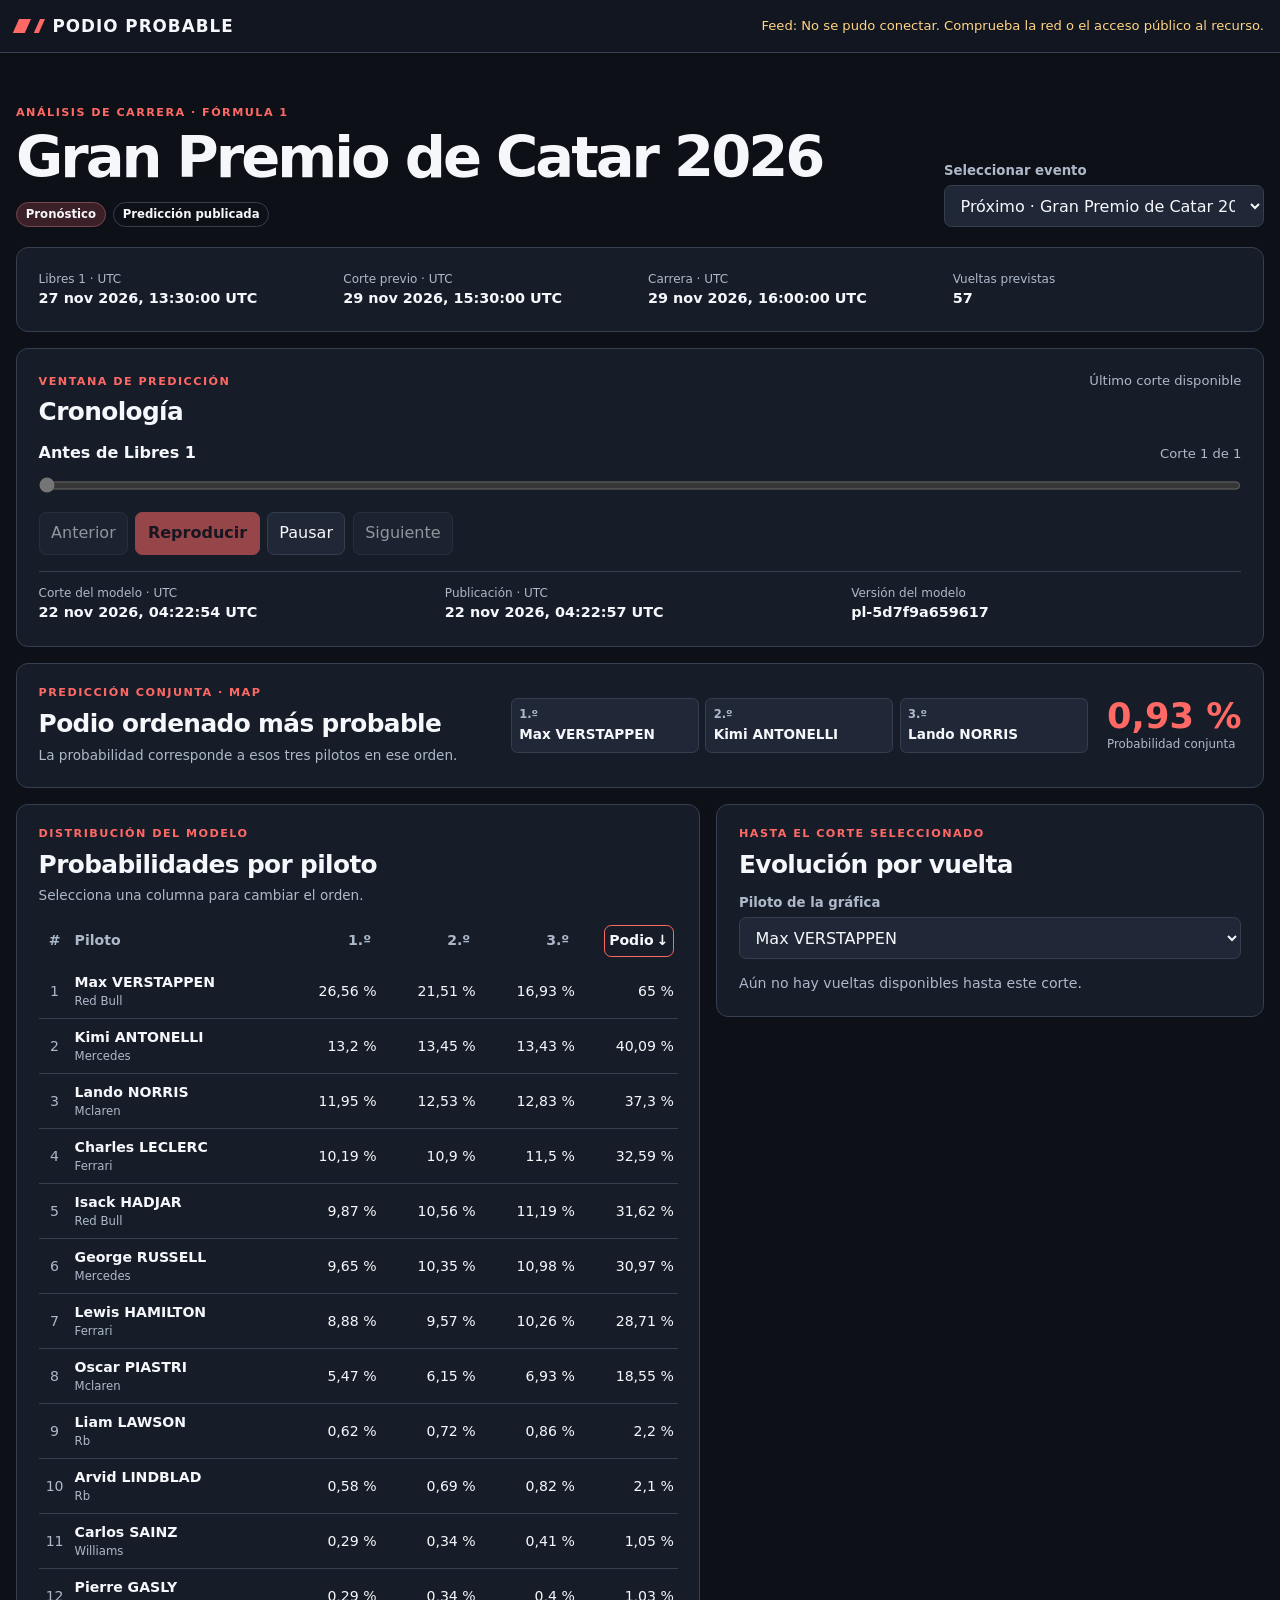
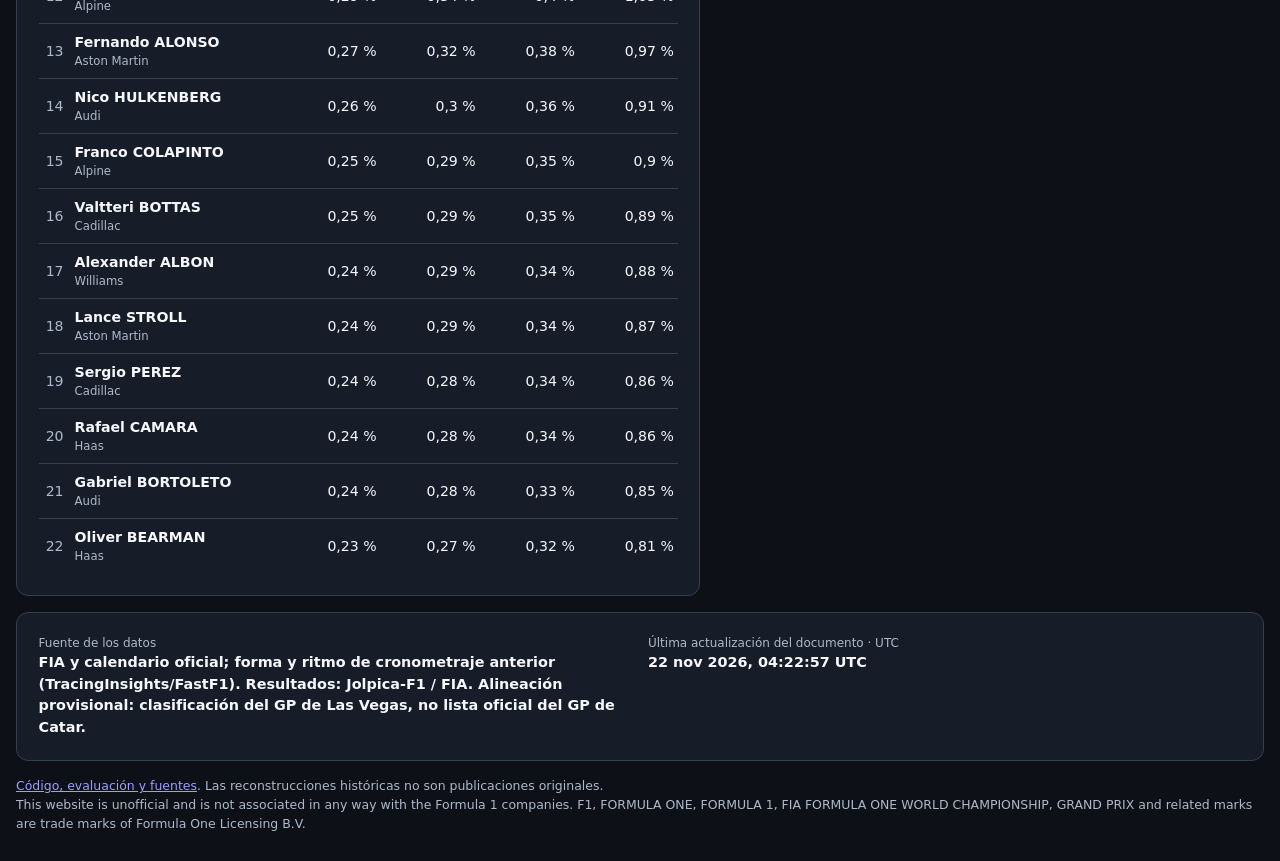
==== site/index.html @ e02947a4 "feat: train and publish the forecast panel - Publish blind metrics, real lap updates and a complete " ====
<!doctype html>
<html lang="es">
<head>
  <meta charset="utf-8">
  <meta name="viewport" content="width=device-width, initial-scale=1">
  <meta name="color-scheme" content="dark">
  <title>Podio probable · Pronósticos de automovilismo</title>
  <link rel="stylesheet" href="styles.css">
  <script src="app.js" defer></script>
</head>
<body>
  <header class="masthead">
    <div class="shell masthead-inner">
      <div class="wordmark"><span class="wordmark-mark" aria-hidden="true"></span>Podio probable</div>
      <p id="live-status" class="status" role="status" data-testid="live-status">Cargando el estado de la publicación…</p>
    </div>
  </header>
  <main class="shell">
    <section class="hero" aria-labelledby="event-name">
      <div>
        <p class="eyebrow">Análisis de carrera · Fórmula 1</p>
        <h1 id="event-name" data-testid="event-name">Probabilidades de podio</h1>
        <div class="badges" id="badges" hidden>
          <span id="mode" class="badge badge-mode" data-testid="mode"></span>
          <span id="origin" class="badge" data-testid="origin"></span>
          <span id="freshness" class="badge badge-warning" data-testid="freshness" hidden>Datos anteriores</span>
        </div>
      </div>
      <div class="event-control">
        <label for="event-select">Seleccionar evento</label>
        <select id="event-select" data-testid="event-select" disabled>
          <option>Cargando eventos…</option>
        </select>
      </div>
    </section>

    <dl id="schedule" class="schedule panel" hidden>
      <div><dt>Libres 1 · UTC</dt><dd id="fp1-utc"></dd></div>
      <div><dt>Corte previo · UTC</dt><dd id="pre-race-utc"></dd></div>
      <div><dt>Carrera · UTC</dt><dd id="race-utc"></dd></div>
      <div><dt>Vueltas previstas</dt><dd id="scheduled-laps"></dd></div>
    </dl>

    <div id="notice" class="notice" role="status" data-testid="notice">
      <p id="notice-text">Cargando el catálogo…</p>
      <button id="retry" type="button" hidden>Reintentar</button>
    </div>

    <section id="timeline-panel" class="panel timeline-panel" aria-labelledby="timeline-title" hidden>
      <div class="section-heading">
        <div>
          <p class="eyebrow">Ventana de predicción</p>
          <h2 id="timeline-title">Cronología</h2>
        </div>
        <p id="playback-status" class="muted" data-testid="playback-status"></p>
      </div>
      <div class="timeline-readout">
        <label for="timeline" id="checkpoint" data-testid="checkpoint"></label>
        <span id="checkpoint-count" class="muted" data-testid="checkpoint-count"></span>
      </div>
      <input id="timeline" data-testid="timeline" type="range" min="0" max="0" value="0" step="1">
      <div class="transport">
        <button id="previous" data-testid="previous" type="button">Anterior</button>
        <button id="play" data-testid="play" class="primary" type="button">Reproducir</button>
        <button id="pause" data-testid="pause" type="button">Pausar</button>
        <button id="next" data-testid="next" type="button">Siguiente</button>
        <button id="follow" data-testid="follow" type="button" aria-pressed="false" hidden>Seguir actualizaciones</button>
      </div>
      <dl class="metadata">
        <div><dt>Corte del modelo · UTC</dt><dd id="cutoff" data-testid="cutoff"></dd></div>
        <div><dt>Publicación · UTC</dt><dd id="published" data-testid="published"></dd></div>
        <div><dt>Versión del modelo</dt><dd id="version" data-testid="version"></dd></div>
      </dl>
    </section>

    <section id="podium-panel" class="panel podium-panel" aria-labelledby="podium-title" hidden>
      <div>
        <p class="eyebrow">Predicción conjunta · MAP</p>
        <h2 id="podium-title">Podio ordenado más probable</h2>
        <p class="muted">La probabilidad corresponde a esos tres pilotos en ese orden.</p>
      </div>
      <ol id="podium" class="podium" data-testid="podium"></ol>
      <div class="joint"><strong id="joint-probability" data-testid="joint-probability"></strong><span>Probabilidad conjunta</span></div>
    </section>

    <div id="analysis-panel" class="analysis" hidden>
      <section class="panel ranking-panel" aria-labelledby="ranking-title">
        <p class="eyebrow">Distribución del modelo</p>
        <h2 id="ranking-title">Probabilidades por piloto</h2>
        <p class="muted">Selecciona una columna para cambiar el orden.</p>
        <table id="ranking" data-testid="ranking" aria-label="Clasificación por probabilidades">
          <thead>
            <tr>
              <th scope="col"><span aria-label="Puesto del ranking">#</span></th>
              <th scope="col">Piloto</th>
              <th scope="col" aria-sort="none"><button type="button" data-metric="first" aria-label="Ordenar por probabilidad de terminar primero">1.º</button></th>
              <th scope="col" aria-sort="none"><button type="button" data-metric="second" aria-label="Ordenar por probabilidad de terminar segundo">2.º</button></th>
              <th scope="col" aria-sort="none"><button type="button" data-metric="third" aria-label="Ordenar por probabilidad de terminar tercero">3.º</button></th>
              <th scope="col" aria-sort="descending"><button type="button" data-metric="podium" aria-label="Ordenar por probabilidad de podio">Podio</button></th>
            </tr>
          </thead>
          <tbody id="ranking-body"></tbody>
        </table>
      </section>
      <section class="panel chart-panel" aria-labelledby="chart-title">
        <p class="eyebrow">Hasta el corte seleccionado</p>
        <h2 id="chart-title">Evolución por vuelta</h2>
        <div class="driver-control">
          <label for="driver-select">Piloto de la gráfica</label>
          <select id="driver-select" data-testid="driver-select"></select>
        </div>
        <p id="chart-empty" class="chart-empty muted" data-testid="chart-empty"></p>
        <svg id="chart" data-testid="chart" viewBox="0 0 480 240" role="img" aria-labelledby="chart-svg-title chart-svg-desc" hidden></svg>
        <ul id="chart-legend" class="chart-legend" aria-label="Probabilidades en la última vuelta mostrada" hidden></ul>
      </section>
    </div>

    <dl id="publication" class="publication panel" hidden>
      <div><dt>Fuente de los datos</dt><dd id="source" data-testid="source"></dd></div>
      <div><dt>Última actualización del documento · UTC</dt><dd id="updated" data-testid="updated"></dd></div>
    </dl>
    <footer>
      <a href="https://github.com/Hibra999/F1-AwesomeMachinePredictor">Código, evaluación y fuentes</a>.
      Las reconstrucciones históricas no son publicaciones originales.
      <br>This website is unofficial and is not associated in any way with the Formula 1 companies.
      F1, FORMULA ONE, FORMULA 1, FIA FORMULA ONE WORLD CHAMPIONSHIP, GRAND PRIX and related marks are trade marks of Formula One Licensing B.V.
    </footer>
  </main>
</body>
</html>
---- site/styles.css ----
:root {
  color-scheme: dark;
  --bg: #0d1017;
  --surface: #171d28;
  --surface-alt: #202838;
  --text: #f5f7fb;
  --muted: #adb9ca;
  --line: #353f50;
  --red: #ff6965;
  --yellow: #ffd484;
  --green: #8be0af;
  --first: #83c7ff;
  --second: #f2a6e9;
  --third: #ffd484;
  --podium: #84e5bd;
  font-family: system-ui, -apple-system, sans-serif;
  font-synthesis: none;
  font-variant-numeric: tabular-nums;
  background: var(--bg);
  color: var(--text);
}

*, *::before, *::after { box-sizing: border-box; }
[hidden] { display: none !important; }
body { margin: 0; line-height: 1.5; }
button, input, select { font: inherit; }
button, select {
  min-height: 2.65rem;
  border: 1px solid var(--line);
  border-radius: .45rem;
  padding: .35rem .72rem;
  color: var(--text);
  background: var(--surface-alt);
}
button { cursor: pointer; }
button:not(:disabled):hover { border-color: var(--muted); }
button:disabled, select:disabled { opacity: .55; cursor: default; }
button:focus-visible, select:focus-visible, input:focus-visible {
  outline: 2px solid var(--text);
  outline-offset: 2px;
}
select { width: 100%; min-width: 0; }
h1, h2, p, dl, dd { margin: 0; }
h1, h2, dd { overflow-wrap: anywhere; }
h1 { font-size: clamp(2rem, 4.5vw, 4rem); line-height: 1.04; letter-spacing: -.052em; }
h2 { font-size: clamp(1.16rem, 2.4vw, 1.55rem); letter-spacing: -.025em; line-height: 1.2; }
.shell { width: min(100% - 2rem, 80rem); margin-inline: auto; }
.masthead { border-bottom: 1px solid var(--line); background: #111620; }
.masthead-inner { display: flex; justify-content: space-between; align-items: center; flex-wrap: wrap; gap: .7rem 1.4rem; padding-block: .85rem; }
.wordmark { display: flex; align-items: center; gap: .38rem; font-weight: 900; font-size: 1.05rem; letter-spacing: .06em; text-transform: uppercase; }
.wordmark span:not(.wordmark-mark) { color: var(--red); }
.wordmark-mark { width: 1.6rem; height: .85rem; margin-right: .3rem; transform: skewX(-24deg); border-right: .35rem solid var(--red); border-left: .75rem solid var(--red); }
.status, .muted, dt, footer { color: var(--muted); }
.status { font-size: .82rem; overflow-wrap: anywhere; }
.status[data-state="ok"] { color: var(--green); }
.status[data-state="warning"] { color: var(--yellow); }
.hero { display: grid; grid-template-columns: minmax(0, 1fr) minmax(12rem, 20rem); align-items: end; gap: 1rem 2rem; padding-block: clamp(1.7rem, 4vw, 3.2rem) 1.25rem; }
.eyebrow { margin-bottom: .42rem; color: var(--red); font-size: .7rem; font-weight: 800; letter-spacing: .13em; text-transform: uppercase; }
.event-control label, .driver-control label { display: block; margin-bottom: .25rem; font-size: .83rem; color: var(--muted); font-weight: 650; }
.badges { display: flex; flex-wrap: wrap; gap: .45rem; margin-top: .85rem; }
.badge { border: 1px solid var(--line); border-radius: 2rem; padding: .2rem .55rem; font-size: .73rem; font-weight: 700; }
.badge-mode { background: #3b2028; border-color: #78464f; }
.badge-warning { color: var(--yellow); border-color: #84643e; }
.panel, .notice { border: 1px solid var(--line); border-radius: .75rem; background: var(--surface); padding: clamp(.84rem, 2.3vw, 1.35rem); margin-bottom: 1rem; min-width: 0; }
.schedule, .metadata, .publication { display: grid; gap: .8rem 1rem; grid-template-columns: repeat(4, minmax(0, 1fr)); }
.metadata { grid-template-columns: repeat(3, minmax(0, 1fr)); border-top: 1px solid var(--line); margin-top: 1rem; padding-top: .8rem; }
.publication { grid-template-columns: repeat(2, minmax(0, 1fr)); }
dt { font-size: .75rem; }
dd { font-size: .9rem; font-weight: 650; }
.notice { display: flex; align-items: center; justify-content: space-between; gap: .7rem; flex-wrap: wrap; color: var(--muted); }
.notice[data-state="warning"] { color: var(--yellow); border-color: #84643e; }
.section-heading, .timeline-readout { display: flex; flex-wrap: wrap; justify-content: space-between; gap: .4rem 1rem; align-items: baseline; }
.section-heading .muted, .timeline-readout .muted { font-size: .82rem; }
.timeline-readout { margin-top: .85rem; }
.timeline-readout label { font-weight: 750; }
#timeline { display: block; width: 100%; height: 2.35rem; margin: .12rem 0 .5rem; accent-color: var(--red); }
.transport { display: flex; flex-wrap: wrap; gap: .45rem; }
.primary { color: #17121a; background: var(--red); border-color: var(--red); font-weight: 750; }
#follow[aria-pressed="true"] { color: var(--green); border-color: var(--green); }
.podium-panel { display: grid; grid-template-columns: minmax(0, 1.1fr) minmax(0, 1.4fr) minmax(7rem, auto); align-items: center; gap: .9rem 1.2rem; }
.podium-panel .muted, .ranking-panel > .muted { font-size: .85rem; margin-top: .38rem; }
.podium { display: grid; grid-template-columns: repeat(3, minmax(0, 1fr)); gap: .4rem; padding: 0; margin: 0; list-style: none; }
.podium li { min-width: 0; padding: .48rem .45rem; border: 1px solid var(--line); border-radius: .4rem; background: var(--surface-alt); overflow-wrap: anywhere; }
.podium li span { display: block; font-size: .72rem; font-weight: 750; color: var(--muted); }
.podium li strong { display: block; font-size: .85rem; }
.joint strong, .joint span { display: block; }
.joint strong { color: var(--red); font-size: clamp(1.6rem, 3vw, 2.2rem); line-height: 1.1; }
.joint span { color: var(--muted); font-size: .74rem; }
.analysis { display: grid; grid-template-columns: minmax(0, 1.25fr) minmax(0, 1fr); gap: 1rem; align-items: start; }
table { width: 100%; table-layout: fixed; border-collapse: collapse; margin-top: .7rem; font-size: .88rem; }
th, td { padding: .48rem .25rem; border-bottom: 1px solid var(--line); text-align: right; }
th:nth-child(1), td:nth-child(1) { width: 2rem; color: var(--muted); text-align: center; }
th:nth-child(2), th[scope="row"] { width: 33%; text-align: left; }
th[scope="row"] { overflow-wrap: anywhere; }
tr:last-child > * { border-bottom: 0; }
thead { color: var(--muted); }
thead button { display: inline-block; min-height: 2rem; padding: .16rem .28rem; border-color: transparent; color: inherit; background: transparent; font-weight: 700; max-width: 100%; }
th[aria-sort="descending"] button { border-color: var(--red); color: var(--text); }
th[aria-sort="descending"] button::after { content: "\2193"; margin-left: .18rem; }
.driver-team { display: block; color: var(--muted); font-size: .73rem; font-weight: 450; }
.driver-control { margin-block: .85rem; }
.chart-empty { font-size: .88rem; }
#chart { display: block; width: 100%; height: auto; }
.chart-grid { stroke: var(--line); vector-effect: non-scaling-stroke; }
.chart-label { fill: var(--muted); font-size: 14px; }
.chart-line { fill: none; stroke: var(--series); stroke-width: 2.25px; stroke-linecap: round; stroke-linejoin: round; vector-effect: non-scaling-stroke; }
.chart-point { fill: var(--series); stroke: var(--surface); stroke-width: 1px; vector-effect: non-scaling-stroke; }
.series-first { --series: var(--first); }
.series-second { --series: var(--second); }
.series-third { --series: var(--third); }
.series-podium { --series: var(--podium); }
.chart-line.series-second { stroke-dasharray: 6 4; }
.chart-line.series-third { stroke-dasharray: 2 4; }
.chart-line.series-podium { stroke-width: 3.5px; }
.chart-legend { display: grid; grid-template-columns: repeat(2, minmax(0, 1fr)); gap: .35rem .65rem; list-style: none; margin: .5rem 0 0; padding: 0; font-size: .8rem; }
.chart-legend li { border-left: .22rem solid var(--series); padding-left: .48rem; }
footer { margin-bottom: 1.7rem; font-size: .78rem; }

@media (max-width: 57rem) {
  .analysis { grid-template-columns: minmax(0, 1fr); gap: 0; }
  .podium-panel { grid-template-columns: minmax(0, 1fr) auto; }
  .podium { grid-column: 1 / -1; grid-row: 2; }
}

@media (max-width: 39rem) {
  .hero { grid-template-columns: minmax(0, 1fr); }
  .schedule, .metadata { grid-template-columns: repeat(2, minmax(0, 1fr)); }
  .masthead-inner { row-gap: .3rem; }
  .wordmark { width: 100%; }
  .chart-label { font-size: 17px; }
}

@media (max-width: 27rem) {
  .shell { width: calc(100% - 1rem); }
  .panel, .notice { padding-inline: .65rem; }
  .transport { gap: .3rem; }
  .transport button { padding-inline: .45rem; font-size: .82rem; }
  .podium-panel { grid-template-columns: minmax(0, 1fr); }
  .podium { grid-column: 1; }
  .publication { grid-template-columns: minmax(0, 1fr); }
  table { font-size: .73rem; }
  th, td { padding-inline: .11rem; }
  th:nth-child(1), td:nth-child(1) { width: 1.15rem; }
  th:nth-child(2), th[scope="row"] { width: 31%; }
  thead button { padding-inline: .08rem; }
  th[aria-sort="descending"] button::after { margin-left: .08rem; }
  .driver-team { font-size: .68rem; }
}

@media (prefers-reduced-motion: reduce) {
  *, *::before, *::after { scroll-behavior: auto !important; }
}
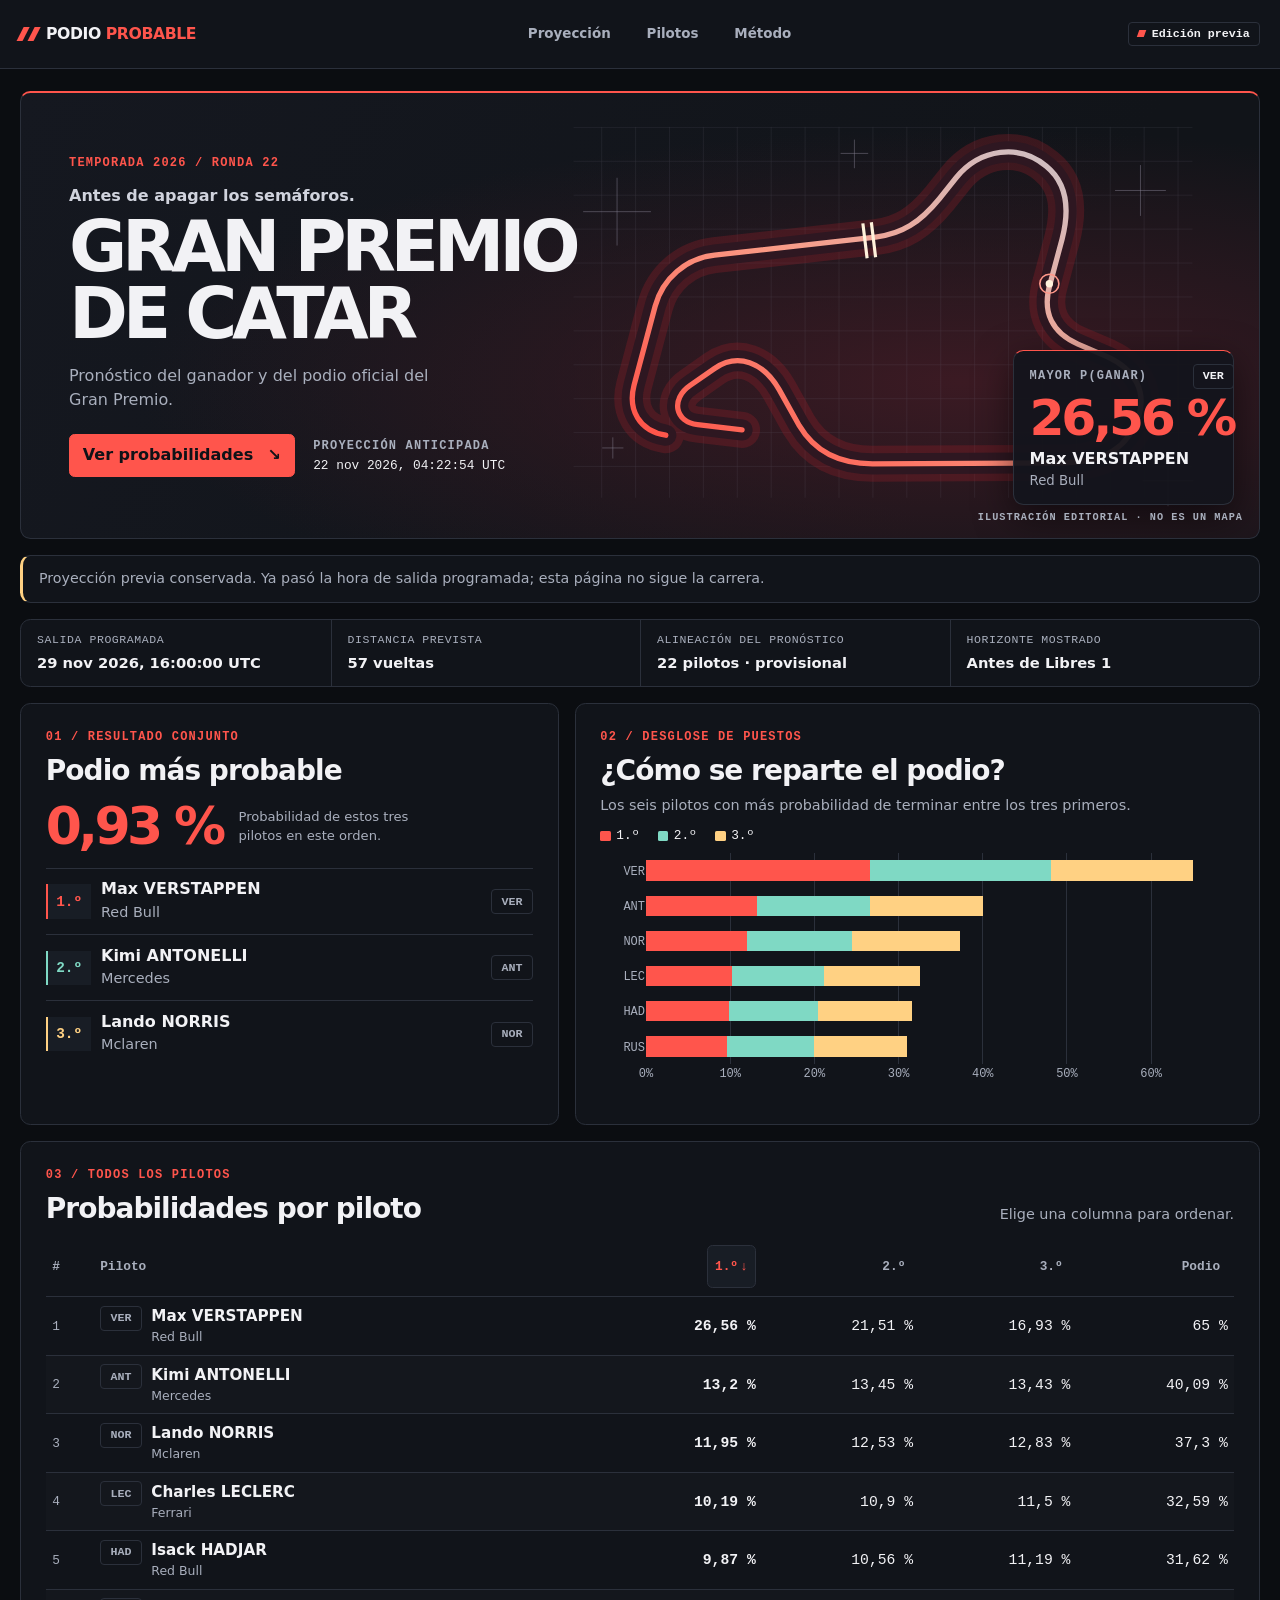
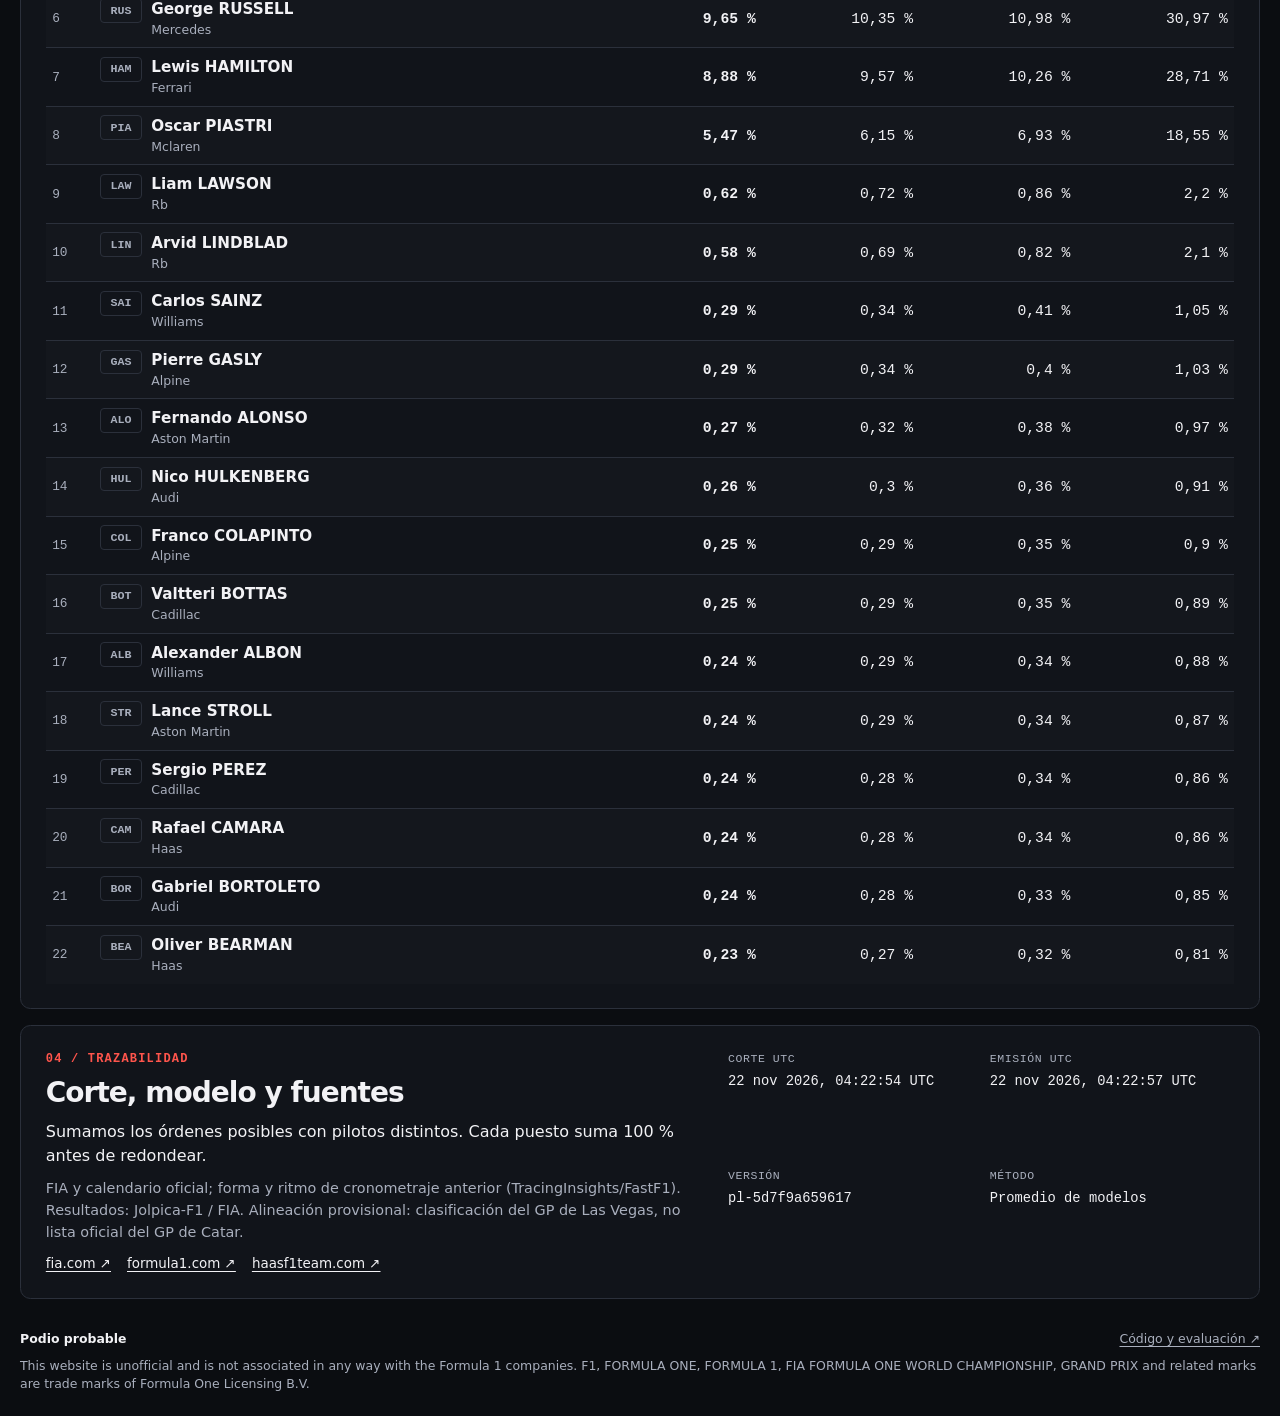
==== commit dd527bbe: "feat: separate pre-race Pages from local race control - Keep Pages pre-race-only and validate the de" ====
--- a/site/index.html
+++ b/site/index.html
@@ -4,126 +4,143 @@
   <meta charset="utf-8">
   <meta name="viewport" content="width=device-width, initial-scale=1">
   <meta name="color-scheme" content="dark">
-  <title>Podio probable · Pronósticos de automovilismo</title>
+  <meta name="description" content="Pronóstico previo a cada Gran Premio de Fórmula 1: probabilidades de victoria y del podio oficial.">
+  <title>Podio probable · Proyección previa al GP</title>
+  <link rel="icon" href="data:image/svg+xml,%3Csvg xmlns='http://www.w3.org/2000/svg' viewBox='0 0 48 48'%3E%3Crect width='48' height='48' rx='9' fill='%23101318'/%3E%3Cpath d='M14 33l9-18h6l-9 18zM25 33l9-18h4l-9 18z' fill='%23ff514a'/%3E%3C/svg%3E">
   <link rel="stylesheet" href="styles.css">
+  <script src="vendor/plotly-basic.min.js" defer></script>
   <script src="app.js" defer></script>
 </head>
 <body>
+  <a class="skip-link" href="#inicio">Saltar al pronóstico</a>
   <header class="masthead">
     <div class="shell masthead-inner">
-      <div class="wordmark"><span class="wordmark-mark" aria-hidden="true"></span>Podio probable</div>
-      <p id="live-status" class="status" role="status" data-testid="live-status">Cargando el estado de la publicación…</p>
+      <a class="wordmark" href="#inicio"><span class="wordmark-mark" aria-hidden="true"></span>Podio<span>probable</span></a>
+      <nav aria-label="Secciones del pronóstico">
+        <a href="#proyeccion">Proyección</a><a href="#pilotos">Pilotos</a><a href="#metodo">Método</a>
+      </nav>
+      <span class="badge edition"><span aria-hidden="true"></span> Edición previa</span>
     </div>
   </header>
-  <main class="shell">
-    <section class="hero" aria-labelledby="event-name">
-      <div>
-        <p class="eyebrow">Análisis de carrera · Fórmula 1</p>
-        <h1 id="event-name" data-testid="event-name">Probabilidades de podio</h1>
-        <div class="badges" id="badges" hidden>
-          <span id="mode" class="badge badge-mode" data-testid="mode"></span>
-          <span id="origin" class="badge" data-testid="origin"></span>
-          <span id="freshness" class="badge badge-warning" data-testid="freshness" hidden>Datos anteriores</span>
+  <main id="inicio" class="shell">
+    <section class="forecast-hero" aria-labelledby="event-name">
+      <div class="hero-copy">
+        <p id="round" class="eyebrow">Pronóstico de Fórmula 1</p>
+        <p class="hero-kicker">Antes de apagar los semáforos.</p>
+        <h1 id="event-name">El próximo<br>Gran Premio</h1>
+        <p id="summary" class="hero-description">Una proyección del ganador y del podio oficial.</p>
+        <div class="hero-actions">
+          <a id="see-forecast" href="#pilotos" class="button primary" hidden>Ver probabilidades <span aria-hidden="true">↘</span></a>
+          <div id="cut-note" class="cut-note" hidden>
+            <span id="cut-label" class="micro"></span><time id="cut-time"></time>
+          </div>
         </div>
       </div>
-      <div class="event-control">
-        <label for="event-select">Seleccionar evento</label>
-        <select id="event-select" data-testid="event-select" disabled>
-          <option>Cargando eventos…</option>
-        </select>
+      <div class="hero-scene">
+        <svg class="circuit-art" viewBox="0 0 660 420" aria-hidden="true" focusable="false">
+          <defs>
+            <pattern id="plot-grid" width="32" height="32" patternUnits="userSpaceOnUse">
+              <path d="M 32 0 H 0 V 32" fill="none" stroke="currentColor" stroke-width=".7"/>
+            </pattern>
+            <linearGradient id="racing-light" x1="0%" y1="100%" x2="100%" y2="0%">
+              <stop offset="0" stop-color="#ff493f"/><stop offset=".48" stop-color="#fa9a85"/>
+              <stop offset="1" stop-color="#e8eaf1" stop-opacity=".82"/>
+            </linearGradient>
+            <path id="racing-ink" d="M125 323C100 319 89 299 95 276L115 201C122 175 144 156 171 153L323 136C348 133 365 122 383 100L399 80C422 52 459 48 484 69C505 86 506 111 499 138L488 179C479 208 491 227 514 237L542 249C568 261 579 282 571 306C561 334 541 348 501 349L320 350C286 350 264 336 251 314L232 280C217 254 193 245 171 260L148 276C129 289 134 311 155 313L197 318"/>
+          </defs>
+          <rect x="38" y="32" width="584" height="350" fill="url(#plot-grid)" class="art-grid"/>
+          <path class="art-marks" d="M47 112H111M79 80V144M549 92H597M573 68V116M575 366H623M599 342V390M65 335H85M75 325V345M303 44V71M290 57H316"/>
+          <use href="#racing-ink" class="art-runoff"/>
+          <use href="#racing-ink" class="art-track"/>
+          <use href="#racing-ink" class="art-center"/>
+          <path class="art-finish" d="m311 123 4 33m4-34 4 33"/>
+          <circle cx="487" cy="180" r="9" class="art-ring"/><circle cx="487" cy="180" r="3.5" class="art-dot"/>
+        </svg>
+        <aside id="favorite" class="favorite panel" aria-label="Favorito del modelo" hidden>
+          <div class="favorite-top"><span class="micro">Mayor P(ganar)</span><span id="favorite-code" class="badge"></span></div>
+          <strong id="favorite-probability" class="favorite-number"></strong>
+          <strong id="favorite-driver" class="favorite-name"></strong>
+          <span id="favorite-team" class="muted"></span>
+        </aside>
+        <span class="scene-caption micro">Ilustración editorial · no es un mapa</span>
       </div>
     </section>
 
-    <dl id="schedule" class="schedule panel" hidden>
-      <div><dt>Libres 1 · UTC</dt><dd id="fp1-utc"></dd></div>
-      <div><dt>Corte previo · UTC</dt><dd id="pre-race-utc"></dd></div>
-      <div><dt>Carrera · UTC</dt><dd id="race-utc"></dd></div>
-      <div><dt>Vueltas previstas</dt><dd id="scheduled-laps"></dd></div>
-    </dl>
-
-    <div id="notice" class="notice" role="status" data-testid="notice">
-      <p id="notice-text">Cargando el catálogo…</p>
-      <button id="retry" type="button" hidden>Reintentar</button>
+    <div id="notice" class="panel notice" role="status">
+      <span id="notice-text">Cargando la proyección publicada…</span>
+      <button type="button" id="retry" hidden>Reintentar</button>
     </div>
 
-    <section id="timeline-panel" class="panel timeline-panel" aria-labelledby="timeline-title" hidden>
-      <div class="section-heading">
-        <div>
-          <p class="eyebrow">Ventana de predicción</p>
-          <h2 id="timeline-title">Cronología</h2>
+    <div id="forecast" hidden>
+      <dl class="race-strip panel" aria-label="Ficha del Gran Premio">
+        <div><dt>Salida programada</dt><dd><time id="race-time"></time></dd></div>
+        <div><dt>Distancia prevista</dt><dd id="race-distance"></dd></div>
+        <div><dt>Alineación del pronóstico</dt><dd id="roster-count"></dd></div>
+        <div><dt>Horizonte mostrado</dt><dd id="horizon"></dd></div>
+      </dl>
+
+      <div id="proyeccion" class="forecast-grid">
+        <section class="panel forecast-panel" aria-labelledby="podium-title">
+          <p class="eyebrow">01 / Resultado conjunto</p>
+          <h2 id="podium-title">Podio más probable</h2>
+          <div class="joint"><strong id="joint-probability"></strong><span>Probabilidad de estos tres<br>pilotos en este orden.</span></div>
+          <ol id="podium" class="podium-order" aria-label="Podio en orden de llegada"></ol>
+        </section>
+        <figure class="panel forecast-panel" aria-labelledby="chart-title">
+          <figcaption>
+            <p class="eyebrow">02 / Desglose de puestos</p>
+            <h2 id="chart-title">¿Cómo se reparte el podio?</h2>
+            <p class="muted">Los seis pilotos con más probabilidad de terminar entre los tres primeros.</p>
+          </figcaption>
+          <ul class="position-legend" aria-label="Puestos en la gráfica">
+            <li class="series-first">1.º</li><li class="series-second">2.º</li><li class="series-third">3.º</li>
+          </ul>
+          <div id="chart" class="forecast-chart" role="img" aria-label="Barras de probabilidad de primero, segundo y tercero para los seis pilotos con más opciones"></div>
+          <p id="chart-note" class="muted" hidden>Gráfica no disponible. La tabla contiene todas las probabilidades.</p>
+        </figure>
+      </div>
+
+      <section id="pilotos" class="panel forecast-panel standings" aria-labelledby="ranking-title">
+        <div class="section-heading">
+          <div><p class="eyebrow">03 / Todos los pilotos</p><h2 id="ranking-title">Probabilidades por piloto</h2></div>
+          <span class="muted">Elige una columna para ordenar.</span>
         </div>
-        <p id="playback-status" class="muted" data-testid="playback-status"></p>
-      </div>
-      <div class="timeline-readout">
-        <label for="timeline" id="checkpoint" data-testid="checkpoint"></label>
-        <span id="checkpoint-count" class="muted" data-testid="checkpoint-count"></span>
-      </div>
-      <input id="timeline" data-testid="timeline" type="range" min="0" max="0" value="0" step="1">
-      <div class="transport">
-        <button id="previous" data-testid="previous" type="button">Anterior</button>
-        <button id="play" data-testid="play" class="primary" type="button">Reproducir</button>
-        <button id="pause" data-testid="pause" type="button">Pausar</button>
-        <button id="next" data-testid="next" type="button">Siguiente</button>
-        <button id="follow" data-testid="follow" type="button" aria-pressed="false" hidden>Seguir actualizaciones</button>
-      </div>
-      <dl class="metadata">
-        <div><dt>Corte del modelo · UTC</dt><dd id="cutoff" data-testid="cutoff"></dd></div>
-        <div><dt>Publicación · UTC</dt><dd id="published" data-testid="published"></dd></div>
-        <div><dt>Versión del modelo</dt><dd id="version" data-testid="version"></dd></div>
-      </dl>
-    </section>
-
-    <section id="podium-panel" class="panel podium-panel" aria-labelledby="podium-title" hidden>
-      <div>
-        <p class="eyebrow">Predicción conjunta · MAP</p>
-        <h2 id="podium-title">Podio ordenado más probable</h2>
-        <p class="muted">La probabilidad corresponde a esos tres pilotos en ese orden.</p>
-      </div>
-      <ol id="podium" class="podium" data-testid="podium"></ol>
-      <div class="joint"><strong id="joint-probability" data-testid="joint-probability"></strong><span>Probabilidad conjunta</span></div>
-    </section>
-
-    <div id="analysis-panel" class="analysis" hidden>
-      <section class="panel ranking-panel" aria-labelledby="ranking-title">
-        <p class="eyebrow">Distribución del modelo</p>
-        <h2 id="ranking-title">Probabilidades por piloto</h2>
-        <p class="muted">Selecciona una columna para cambiar el orden.</p>
-        <table id="ranking" data-testid="ranking" aria-label="Clasificación por probabilidades">
+        <table class="grid-table" aria-labelledby="ranking-title">
+          <colgroup><col class="rank-col"><col class="driver-col"><col span="4"></colgroup>
           <thead>
             <tr>
               <th scope="col"><span aria-label="Puesto del ranking">#</span></th>
               <th scope="col">Piloto</th>
-              <th scope="col" aria-sort="none"><button type="button" data-metric="first" aria-label="Ordenar por probabilidad de terminar primero">1.º</button></th>
+              <th scope="col" aria-sort="descending"><button type="button" data-metric="first" aria-label="Ordenar por probabilidad de ganar">1.º</button></th>
               <th scope="col" aria-sort="none"><button type="button" data-metric="second" aria-label="Ordenar por probabilidad de terminar segundo">2.º</button></th>
               <th scope="col" aria-sort="none"><button type="button" data-metric="third" aria-label="Ordenar por probabilidad de terminar tercero">3.º</button></th>
-              <th scope="col" aria-sort="descending"><button type="button" data-metric="podium" aria-label="Ordenar por probabilidad de podio">Podio</button></th>
+              <th scope="col" aria-sort="none"><button type="button" data-metric="podium" aria-label="Ordenar por probabilidad de podio">Podio</button></th>
             </tr>
           </thead>
           <tbody id="ranking-body"></tbody>
         </table>
       </section>
-      <section class="panel chart-panel" aria-labelledby="chart-title">
-        <p class="eyebrow">Hasta el corte seleccionado</p>
-        <h2 id="chart-title">Evolución por vuelta</h2>
-        <div class="driver-control">
-          <label for="driver-select">Piloto de la gráfica</label>
-          <select id="driver-select" data-testid="driver-select"></select>
+
+      <section id="metodo" class="panel forecast-panel provenance" aria-labelledby="method-title">
+        <div>
+          <p class="eyebrow">04 / Trazabilidad</p><h2 id="method-title">Corte, modelo y fuentes</h2>
+          <p>Sumamos los órdenes posibles con pilotos distintos. Cada puesto suma 100 % antes de redondear.</p>
+          <p id="source" class="muted"></p>
+          <ul id="evidence" class="evidence"></ul>
         </div>
-        <p id="chart-empty" class="chart-empty muted" data-testid="chart-empty"></p>
-        <svg id="chart" data-testid="chart" viewBox="0 0 480 240" role="img" aria-labelledby="chart-svg-title chart-svg-desc" hidden></svg>
-        <ul id="chart-legend" class="chart-legend" aria-label="Probabilidades en la última vuelta mostrada" hidden></ul>
+        <dl class="model-details">
+          <div><dt>Corte UTC</dt><dd><time id="model-cutoff"></time></dd></div>
+          <div><dt>Emisión UTC</dt><dd><time id="model-published"></time></dd></div>
+          <div><dt>Versión</dt><dd id="version"></dd></div>
+          <div><dt>Método</dt><dd id="method"></dd></div>
+        </dl>
       </section>
     </div>
 
-    <dl id="publication" class="publication panel" hidden>
-      <div><dt>Fuente de los datos</dt><dd id="source" data-testid="source"></dd></div>
-      <div><dt>Última actualización del documento · UTC</dt><dd id="updated" data-testid="updated"></dd></div>
-    </dl>
-    <footer>
-      <a href="https://github.com/Hibra999/F1-AwesomeMachinePredictor">Código, evaluación y fuentes</a>.
-      Las reconstrucciones históricas no son publicaciones originales.
-      <br>This website is unofficial and is not associated in any way with the Formula 1 companies.
-      F1, FORMULA ONE, FORMULA 1, FIA FORMULA ONE WORLD CHAMPIONSHIP, GRAND PRIX and related marks are trade marks of Formula One Licensing B.V.
+    <footer class="site-footer">
+      <div><strong>Podio probable</strong><a href="https://github.com/Hibra999/F1-AwesomeMachinePredictor">Código y evaluación ↗</a></div>
+      <p>This website is unofficial and is not associated in any way with the Formula 1 companies.
+        F1, FORMULA ONE, FORMULA 1, FIA FORMULA ONE WORLD CHAMPIONSHIP, GRAND PRIX and related marks are trade marks of Formula One Licensing B.V.</p>
     </footer>
   </main>
 </body>
--- a/site/styles.css
+++ b/site/styles.css
@@ -1,152 +1,199 @@
 :root {
   color-scheme: dark;
-  --bg: #0d1017;
-  --surface: #171d28;
-  --surface-alt: #202838;
-  --text: #f5f7fb;
-  --muted: #adb9ca;
-  --line: #353f50;
-  --red: #ff6965;
-  --yellow: #ffd484;
-  --green: #8be0af;
-  --first: #83c7ff;
-  --second: #f2a6e9;
-  --third: #ffd484;
-  --podium: #84e5bd;
-  font-family: system-ui, -apple-system, sans-serif;
-  font-synthesis: none;
+  --bg: #0b0d11;
+  --panel: #11141a;
+  --panel-raised: #181d25;
+  --fg: #f2f2f5;
+  --muted: #a9afbd;
+  --line: #2b303b;
+  --accent: #ff554c;
+  --mint: #7fd9c4;
+  --gold: #ffd183;
+  --mono: "Cascadia Mono", "SFMono-Regular", Consolas, "Liberation Mono", monospace;
+  font-family: system-ui, -apple-system, "Segoe UI", sans-serif;
   font-variant-numeric: tabular-nums;
   background: var(--bg);
-  color: var(--text);
+  color: var(--fg);
 }
 
 *, *::before, *::after { box-sizing: border-box; }
 [hidden] { display: none !important; }
 body { margin: 0; line-height: 1.5; }
+h1, h2, p, figure, dl, dd { margin: 0; }
+h2 { font-size: clamp(1.25rem, 2.5vw, 1.75rem); line-height: 1.16; letter-spacing: -.035em; }
+a { color: inherit; text-underline-offset: .25em; }
+a:hover { color: var(--accent); }
+:focus-visible { outline: 2px solid var(--mint); outline-offset: 3px; }
 button, input, select { font: inherit; }
-button, select {
-  min-height: 2.65rem;
+button, select, .button {
+  min-height: 2.7rem;
+  padding: .5rem .8rem;
   border: 1px solid var(--line);
-  border-radius: .45rem;
-  padding: .35rem .72rem;
-  color: var(--text);
-  background: var(--surface-alt);
+  border-radius: .35rem;
+  color: var(--fg);
+  background: var(--panel-raised);
 }
 button { cursor: pointer; }
+button:disabled { cursor: default; opacity: .55; }
 button:not(:disabled):hover { border-color: var(--muted); }
-button:disabled, select:disabled { opacity: .55; cursor: default; }
-button:focus-visible, select:focus-visible, input:focus-visible {
-  outline: 2px solid var(--text);
-  outline-offset: 2px;
+.button { display: inline-flex; gap: .9rem; justify-content: center; align-items: center; font-weight: 750; text-decoration: none; }
+.primary, a.primary:hover { color: #101217; background: var(--accent); border-color: var(--accent); }
+a.primary:hover { background: #ff7b74; }
+.shell { width: min(calc(100% - 2.5rem), 81rem); margin-inline: auto; }
+.masthead { border-bottom: 1px solid var(--line); background: var(--panel); }
+.masthead-inner { min-height: 4.25rem; display: flex; justify-content: space-between; align-items: center; gap: .9rem; }
+.masthead nav { display: flex; gap: clamp(.8rem, 2.8vw, 2.25rem); }
+.masthead nav a { color: var(--muted); font-size: .84rem; font-weight: 650; text-decoration: none; }
+.masthead nav a:hover { color: var(--fg); }
+.wordmark { display: inline-flex; align-items: center; gap: .3em; font-size: .98rem; font-weight: 900; letter-spacing: -.025em; text-transform: uppercase; text-decoration: none; }
+.wordmark > span:not(.badge) { color: var(--accent); }
+.wordmark-mark { flex: 0 0 1.05rem; height: .9rem; margin-right: .28rem; transform: skewX(-27deg); border-inline: .4rem solid var(--accent); }
+.badge { display: inline-flex; align-items: center; gap: .4rem; padding: .28rem .58rem; border: 1px solid var(--line); border-radius: .25rem; font: 700 .73rem var(--mono); }
+.edition { white-space: nowrap; color: var(--fg); }
+.edition > span { width: .45rem; height: .45rem; background: var(--accent); transform: skewX(-20deg); }
+.eyebrow, .micro { font: 700 .75rem/1.42 var(--mono); letter-spacing: .1em; text-transform: uppercase; }
+.eyebrow { color: var(--accent); margin-bottom: .55rem; }
+.micro, .muted, dt { color: var(--muted); }
+.panel { min-width: 0; border: 1px solid var(--line); border-radius: .65rem; background: var(--panel); }
+.skip-link { position: fixed; z-index: 5; inset: .5rem auto auto .5rem; padding: .55rem .8rem; background: var(--panel-raised); transform: translateY(-160%); }
+.skip-link:focus { transform: none; }
+
+.forecast-hero {
+  position: relative;
+  isolation: isolate;
+  display: grid;
+  grid-template-columns: 1.02fr 1fr;
+  min-height: 28rem;
+  margin-block: 1.4rem 1rem;
+  overflow: hidden;
+  border: 1px solid var(--line);
+  border-top: 2px solid var(--accent);
+  border-radius: .65rem;
+  background: radial-gradient(ellipse at 76% 65%, #3b1a23 0%, transparent 62%), linear-gradient(120deg, #151820, #111419 77%);
 }
-select { width: 100%; min-width: 0; }
-h1, h2, p, dl, dd { margin: 0; }
-h1, h2, dd { overflow-wrap: anywhere; }
-h1 { font-size: clamp(2rem, 4.5vw, 4rem); line-height: 1.04; letter-spacing: -.052em; }
-h2 { font-size: clamp(1.16rem, 2.4vw, 1.55rem); letter-spacing: -.025em; line-height: 1.2; }
-.shell { width: min(100% - 2rem, 80rem); margin-inline: auto; }
-.masthead { border-bottom: 1px solid var(--line); background: #111620; }
-.masthead-inner { display: flex; justify-content: space-between; align-items: center; flex-wrap: wrap; gap: .7rem 1.4rem; padding-block: .85rem; }
-.wordmark { display: flex; align-items: center; gap: .38rem; font-weight: 900; font-size: 1.05rem; letter-spacing: .06em; text-transform: uppercase; }
-.wordmark span:not(.wordmark-mark) { color: var(--red); }
-.wordmark-mark { width: 1.6rem; height: .85rem; margin-right: .3rem; transform: skewX(-24deg); border-right: .35rem solid var(--red); border-left: .75rem solid var(--red); }
-.status, .muted, dt, footer { color: var(--muted); }
-.status { font-size: .82rem; overflow-wrap: anywhere; }
-.status[data-state="ok"] { color: var(--green); }
-.status[data-state="warning"] { color: var(--yellow); }
-.hero { display: grid; grid-template-columns: minmax(0, 1fr) minmax(12rem, 20rem); align-items: end; gap: 1rem 2rem; padding-block: clamp(1.7rem, 4vw, 3.2rem) 1.25rem; }
-.eyebrow { margin-bottom: .42rem; color: var(--red); font-size: .7rem; font-weight: 800; letter-spacing: .13em; text-transform: uppercase; }
-.event-control label, .driver-control label { display: block; margin-bottom: .25rem; font-size: .83rem; color: var(--muted); font-weight: 650; }
-.badges { display: flex; flex-wrap: wrap; gap: .45rem; margin-top: .85rem; }
-.badge { border: 1px solid var(--line); border-radius: 2rem; padding: .2rem .55rem; font-size: .73rem; font-weight: 700; }
-.badge-mode { background: #3b2028; border-color: #78464f; }
-.badge-warning { color: var(--yellow); border-color: #84643e; }
-.panel, .notice { border: 1px solid var(--line); border-radius: .75rem; background: var(--surface); padding: clamp(.84rem, 2.3vw, 1.35rem); margin-bottom: 1rem; min-width: 0; }
-.schedule, .metadata, .publication { display: grid; gap: .8rem 1rem; grid-template-columns: repeat(4, minmax(0, 1fr)); }
-.metadata { grid-template-columns: repeat(3, minmax(0, 1fr)); border-top: 1px solid var(--line); margin-top: 1rem; padding-top: .8rem; }
-.publication { grid-template-columns: repeat(2, minmax(0, 1fr)); }
-dt { font-size: .75rem; }
-dd { font-size: .9rem; font-weight: 650; }
-.notice { display: flex; align-items: center; justify-content: space-between; gap: .7rem; flex-wrap: wrap; color: var(--muted); }
-.notice[data-state="warning"] { color: var(--yellow); border-color: #84643e; }
-.section-heading, .timeline-readout { display: flex; flex-wrap: wrap; justify-content: space-between; gap: .4rem 1rem; align-items: baseline; }
-.section-heading .muted, .timeline-readout .muted { font-size: .82rem; }
-.timeline-readout { margin-top: .85rem; }
-.timeline-readout label { font-weight: 750; }
-#timeline { display: block; width: 100%; height: 2.35rem; margin: .12rem 0 .5rem; accent-color: var(--red); }
-.transport { display: flex; flex-wrap: wrap; gap: .45rem; }
-.primary { color: #17121a; background: var(--red); border-color: var(--red); font-weight: 750; }
-#follow[aria-pressed="true"] { color: var(--green); border-color: var(--green); }
-.podium-panel { display: grid; grid-template-columns: minmax(0, 1.1fr) minmax(0, 1.4fr) minmax(7rem, auto); align-items: center; gap: .9rem 1.2rem; }
-.podium-panel .muted, .ranking-panel > .muted { font-size: .85rem; margin-top: .38rem; }
-.podium { display: grid; grid-template-columns: repeat(3, minmax(0, 1fr)); gap: .4rem; padding: 0; margin: 0; list-style: none; }
-.podium li { min-width: 0; padding: .48rem .45rem; border: 1px solid var(--line); border-radius: .4rem; background: var(--surface-alt); overflow-wrap: anywhere; }
-.podium li span { display: block; font-size: .72rem; font-weight: 750; color: var(--muted); }
-.podium li strong { display: block; font-size: .85rem; }
-.joint strong, .joint span { display: block; }
-.joint strong { color: var(--red); font-size: clamp(1.6rem, 3vw, 2.2rem); line-height: 1.1; }
-.joint span { color: var(--muted); font-size: .74rem; }
-.analysis { display: grid; grid-template-columns: minmax(0, 1.25fr) minmax(0, 1fr); gap: 1rem; align-items: start; }
-table { width: 100%; table-layout: fixed; border-collapse: collapse; margin-top: .7rem; font-size: .88rem; }
-th, td { padding: .48rem .25rem; border-bottom: 1px solid var(--line); text-align: right; }
-th:nth-child(1), td:nth-child(1) { width: 2rem; color: var(--muted); text-align: center; }
-th:nth-child(2), th[scope="row"] { width: 33%; text-align: left; }
-th[scope="row"] { overflow-wrap: anywhere; }
-tr:last-child > * { border-bottom: 0; }
-thead { color: var(--muted); }
-thead button { display: inline-block; min-height: 2rem; padding: .16rem .28rem; border-color: transparent; color: inherit; background: transparent; font-weight: 700; max-width: 100%; }
-th[aria-sort="descending"] button { border-color: var(--red); color: var(--text); }
-th[aria-sort="descending"] button::after { content: "\2193"; margin-left: .18rem; }
-.driver-team { display: block; color: var(--muted); font-size: .73rem; font-weight: 450; }
-.driver-control { margin-block: .85rem; }
-.chart-empty { font-size: .88rem; }
-#chart { display: block; width: 100%; height: auto; }
-.chart-grid { stroke: var(--line); vector-effect: non-scaling-stroke; }
-.chart-label { fill: var(--muted); font-size: 14px; }
-.chart-line { fill: none; stroke: var(--series); stroke-width: 2.25px; stroke-linecap: round; stroke-linejoin: round; vector-effect: non-scaling-stroke; }
-.chart-point { fill: var(--series); stroke: var(--surface); stroke-width: 1px; vector-effect: non-scaling-stroke; }
-.series-first { --series: var(--first); }
-.series-second { --series: var(--second); }
-.series-third { --series: var(--third); }
-.series-podium { --series: var(--podium); }
-.chart-line.series-second { stroke-dasharray: 6 4; }
-.chart-line.series-third { stroke-dasharray: 2 4; }
-.chart-line.series-podium { stroke-width: 3.5px; }
-.chart-legend { display: grid; grid-template-columns: repeat(2, minmax(0, 1fr)); gap: .35rem .65rem; list-style: none; margin: .5rem 0 0; padding: 0; font-size: .8rem; }
-.chart-legend li { border-left: .22rem solid var(--series); padding-left: .48rem; }
-footer { margin-bottom: 1.7rem; font-size: .78rem; }
+.hero-copy { position: relative; z-index: 1; align-self: center; min-width: 0; padding: clamp(1.2rem, 4vw, 3rem); }
+.hero-kicker { margin: .75rem 0 .38rem; color: #d0d3dd; font-weight: 600; }
+.forecast-hero h1 {
+  max-width: 13ch;
+  font-size: clamp(2.6rem, 5.55vw, 5.55rem);
+  font-weight: 900;
+  line-height: .94;
+  letter-spacing: -.075em;
+  text-transform: uppercase;
+  overflow-wrap: anywhere;
+}
+.hero-description { max-width: 38ch; margin-block: 1.05rem 1.35rem; color: var(--muted); }
+.hero-actions { display: flex; gap: .9rem 1.15rem; align-items: center; flex-wrap: wrap; }
+.cut-note { display: grid; gap: .16rem; }
+.cut-note time { font: .8rem var(--mono); }
+.hero-scene { position: relative; min-width: 0; }
+.circuit-art { position: absolute; width: min(125%, 47rem); height: 100%; max-height: 35rem; inset: 0 0 auto auto; color: #777485; }
+.art-grid { opacity: .33; }
+.art-marks { fill: none; stroke: #858190; stroke-width: .7; opacity: .65; }
+.art-runoff, .art-track, .art-center { fill: none; stroke-linecap: round; }
+.art-runoff { stroke: #971f2a; stroke-width: 34; opacity: .3; }
+.art-track { stroke: #2e1721; stroke-width: 20; }
+.art-center { stroke: url(#racing-light); stroke-width: 5; }
+.art-finish { fill: none; stroke: #fff2db; stroke-width: 3; }
+.art-ring { fill: none; stroke: #ff9789; stroke-width: 1.5; }
+.art-dot { fill: #fff2db; }
+.scene-caption { position: absolute; bottom: .85rem; right: 1rem; font-size: .64rem; }
+.favorite {
+  position: absolute;
+  bottom: 2.1rem;
+  right: 1.55rem;
+  width: min(13.8rem, calc(100% - 2rem));
+  padding: .8rem .95rem;
+  display: grid;
+  background: #13151cf2;
+  border-top-color: var(--accent);
+  box-shadow: 0 .75rem 2.3rem #02020488;
+}
+.favorite-top { display: flex; justify-content: space-between; align-items: center; gap: .4rem; }
+.favorite-number { color: var(--accent); font-size: clamp(1.9rem, 4.5vw, 3.15rem); line-height: 1.16; letter-spacing: -.065em; }
+.favorite-name { font-weight: 800; }
+.favorite .muted { font-size: .83rem; }
 
-@media (max-width: 57rem) {
-  .analysis { grid-template-columns: minmax(0, 1fr); gap: 0; }
-  .podium-panel { grid-template-columns: minmax(0, 1fr) auto; }
-  .podium { grid-column: 1 / -1; grid-row: 2; }
+.notice { display: flex; gap: .75rem; align-items: center; justify-content: space-between; border-inline-start: 3px solid var(--gold); color: var(--muted); margin-block: 1rem; padding: .75rem 1rem; font-size: .89rem; }
+.notice[data-state="error"] { border-inline-start-color: var(--accent); color: var(--fg); }
+.race-strip { display: grid; grid-template-columns: repeat(4, minmax(0, 1fr)); }
+.race-strip > div { padding: .75rem 1rem; }
+.race-strip > div + div { border-inline-start: 1px solid var(--line); }
+dt { margin-bottom: .24rem; font: .72rem/1.45 var(--mono); letter-spacing: .05em; text-transform: uppercase; }
+dd { font-size: .92rem; font-weight: 650; overflow-wrap: anywhere; }
+.forecast-grid { display: grid; grid-template-columns: minmax(0, .88fr) minmax(0, 1.12fr); gap: 1rem; margin-block: 1rem; }
+.forecast-panel { padding: clamp(.95rem, 2.4vw, 1.55rem); }
+.forecast-panel .muted { font-size: .9rem; }
+figcaption .muted { margin-top: .45rem; }
+.joint { display: flex; align-items: center; gap: 1rem; margin-block: .85rem 1rem; }
+.joint strong { color: var(--accent); line-height: .98; font-size: clamp(2rem, 5vw, 3.25rem); letter-spacing: -.07em; }
+.joint span { color: var(--muted); font-size: .82rem; }
+.podium-order { margin: 0; padding: 0; list-style: none; }
+.podium-order li { display: grid; grid-template-columns: 2.8rem minmax(0, 1fr) auto; align-items: center; gap: .65rem; padding: .65rem 0; border-top: 1px solid var(--line); }
+.podium-position { display: grid; place-items: center; min-height: 2.15rem; font: 750 .9rem var(--mono); background: var(--panel-raised); border-inline-start: 2px solid var(--series); color: var(--series); }
+.podium-order strong { display: block; line-height: 1.28; }
+.podium-order .badge { color: var(--muted); }
+.position-legend { display: flex; gap: 1.15rem; list-style: none; padding: 0; margin: .75rem 0 0; font: .8rem var(--mono); }
+.position-legend li { display: flex; gap: .35rem; align-items: center; }
+.position-legend li::before { content: ""; width: .65rem; height: .65rem; background: var(--series); border-radius: .1rem; }
+.series-first { --series: var(--accent); }
+.series-second { --series: var(--mint); }
+.series-third { --series: var(--gold); }
+.forecast-chart { height: 16rem; width: 100%; }
+
+.standings { margin-bottom: 1rem; }
+.section-heading { display: flex; gap: .4rem 1rem; align-items: end; justify-content: space-between; flex-wrap: wrap; }
+.grid-table { width: 100%; border-collapse: collapse; table-layout: fixed; margin-top: .75rem; }
+.grid-table .rank-col { width: 3rem; }
+.grid-table .driver-col { width: 43%; }
+.grid-table th, .grid-table td { padding: .5rem .4rem; border-bottom: 1px solid var(--line); text-align: right; }
+.grid-table tr:last-child td, .grid-table tr:last-child th[scope="row"] { border-bottom: 0; }
+.grid-table tr:nth-child(even) { background: #ffffff03; }
+.grid-table thead, .table-rank { color: var(--muted); font: .8rem var(--mono); }
+.grid-table tr > :is(:first-child, :nth-child(2)) { text-align: left; }
+.grid-table thead button { min-height: 2.7rem; max-width: 100%; padding: .28rem .42rem; background: transparent; color: inherit; border-color: transparent; font-weight: 700; }
+.grid-table [aria-sort="descending"] button { color: var(--accent); background: var(--panel-raised); border-color: var(--line); }
+.grid-table [aria-sort="descending"] button::after { content: "↓"; margin-left: .18em; }
+.table-driver { display: flex; gap: .6rem; align-items: baseline; }
+.table-driver .badge { flex-shrink: 0; color: var(--muted); }
+.full-name { font-size: .95rem; overflow-wrap: anywhere; }
+.table-driver .muted { display: block; font-size: .78rem; font-weight: 400; }
+.table-percent { font: .92rem var(--mono); }
+.table-percent[data-selected] { font-weight: 800; color: var(--fg); }
+.provenance { display: grid; grid-template-columns: minmax(0, 1.3fr) minmax(0, 1fr); gap: 1rem 1.5rem; }
+.provenance p:not(.eyebrow) { margin-top: .65rem; }
+.evidence { list-style: none; display: flex; flex-wrap: wrap; gap: .5rem 1rem; padding: 0; margin: .65rem 0 0; font-size: .84rem; }
+.model-details { display: grid; grid-template-columns: repeat(2, minmax(0, 1fr)); gap: .75rem 1.1rem; }
+.model-details dd { font: .86rem/1.45 var(--mono); }
+.site-footer { color: var(--muted); font-size: .78rem; padding-block: 1.4rem; }
+.site-footer div { display: flex; justify-content: space-between; flex-wrap: wrap; gap: .55rem; padding-block: .5rem; }
+.site-footer strong { color: var(--fg); }
+
+@media (max-width: 52rem) {
+  .forecast-hero { grid-template-columns: minmax(0, 1fr) minmax(0, .74fr); min-height: 23rem; }
+  .forecast-grid, .provenance { grid-template-columns: minmax(0, 1fr); }
+  .race-strip { grid-template-columns: repeat(2, minmax(0, 1fr)); }
+  .race-strip > div:nth-child(3) { border-inline-start: 0; }
+  .race-strip > div:nth-child(n+3) { border-top: 1px solid var(--line); }
 }
 
-@media (max-width: 39rem) {
-  .hero { grid-template-columns: minmax(0, 1fr); }
-  .schedule, .metadata { grid-template-columns: repeat(2, minmax(0, 1fr)); }
-  .masthead-inner { row-gap: .3rem; }
-  .wordmark { width: 100%; }
-  .chart-label { font-size: 17px; }
+@media (max-width: 37rem) {
+  .shell { width: calc(100% - 1.25rem); }
+  .masthead-inner { flex-wrap: wrap; gap: .55rem; padding-block: .65rem; }
+  .masthead nav { order: 3; width: 100%; padding-bottom: .18rem; }
+  .forecast-hero { grid-template-columns: minmax(0, 1fr); margin-top: .75rem; }
+  .hero-copy { padding-bottom: .75rem; }
+  .forecast-hero h1 { font-size: clamp(2.5rem, 9vw, 3.8rem); }
+  .hero-scene { min-height: 12.3rem; }
+  .circuit-art { right: auto; left: -.7rem; width: 82%; }
+  .favorite { bottom: 1.8rem; right: .75rem; width: min(12rem, 54%); padding: .65rem; }
+  .favorite .micro { font-size: .65rem; }
+  .race-strip > div { padding: .6rem .65rem; }
+  .grid-table .rank-col { width: 1.25rem; }
+  .grid-table .driver-col { width: 34%; }
+  .grid-table th, .grid-table td { padding-inline: .15rem; }
+  .grid-table thead button { padding-inline: .15rem; }
+  .grid-table #ranking-body .badge { display: none; }
+  .table-percent, .full-name { font-size: .75rem; }
+  .table-driver .muted { font-size: .69rem; }
 }
-
-@media (max-width: 27rem) {
-  .shell { width: calc(100% - 1rem); }
-  .panel, .notice { padding-inline: .65rem; }
-  .transport { gap: .3rem; }
-  .transport button { padding-inline: .45rem; font-size: .82rem; }
-  .podium-panel { grid-template-columns: minmax(0, 1fr); }
-  .podium { grid-column: 1; }
-  .publication { grid-template-columns: minmax(0, 1fr); }
-  table { font-size: .73rem; }
-  th, td { padding-inline: .11rem; }
-  th:nth-child(1), td:nth-child(1) { width: 1.15rem; }
-  th:nth-child(2), th[scope="row"] { width: 31%; }
-  thead button { padding-inline: .08rem; }
-  th[aria-sort="descending"] button::after { margin-left: .08rem; }
-  .driver-team { font-size: .68rem; }
-}
-
-@media (prefers-reduced-motion: reduce) {
-  *, *::before, *::after { scroll-behavior: auto !important; }
-}
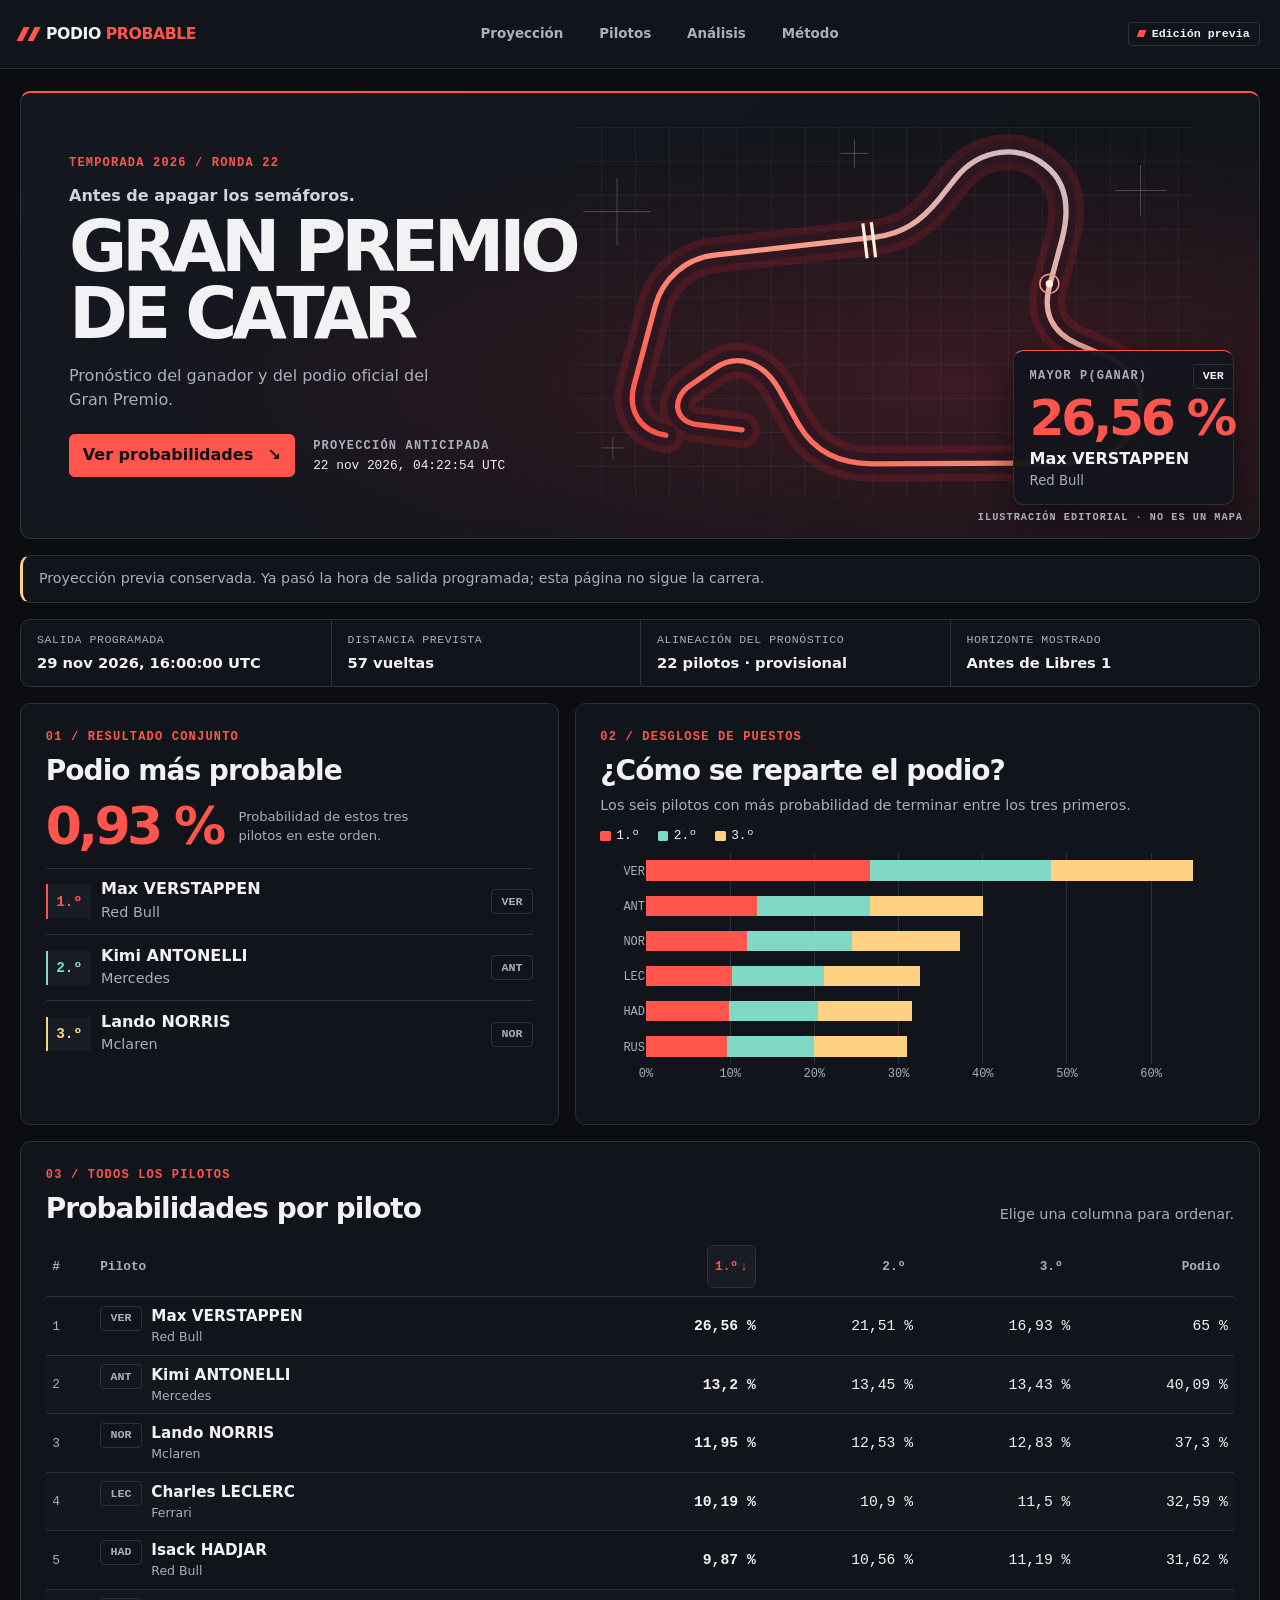
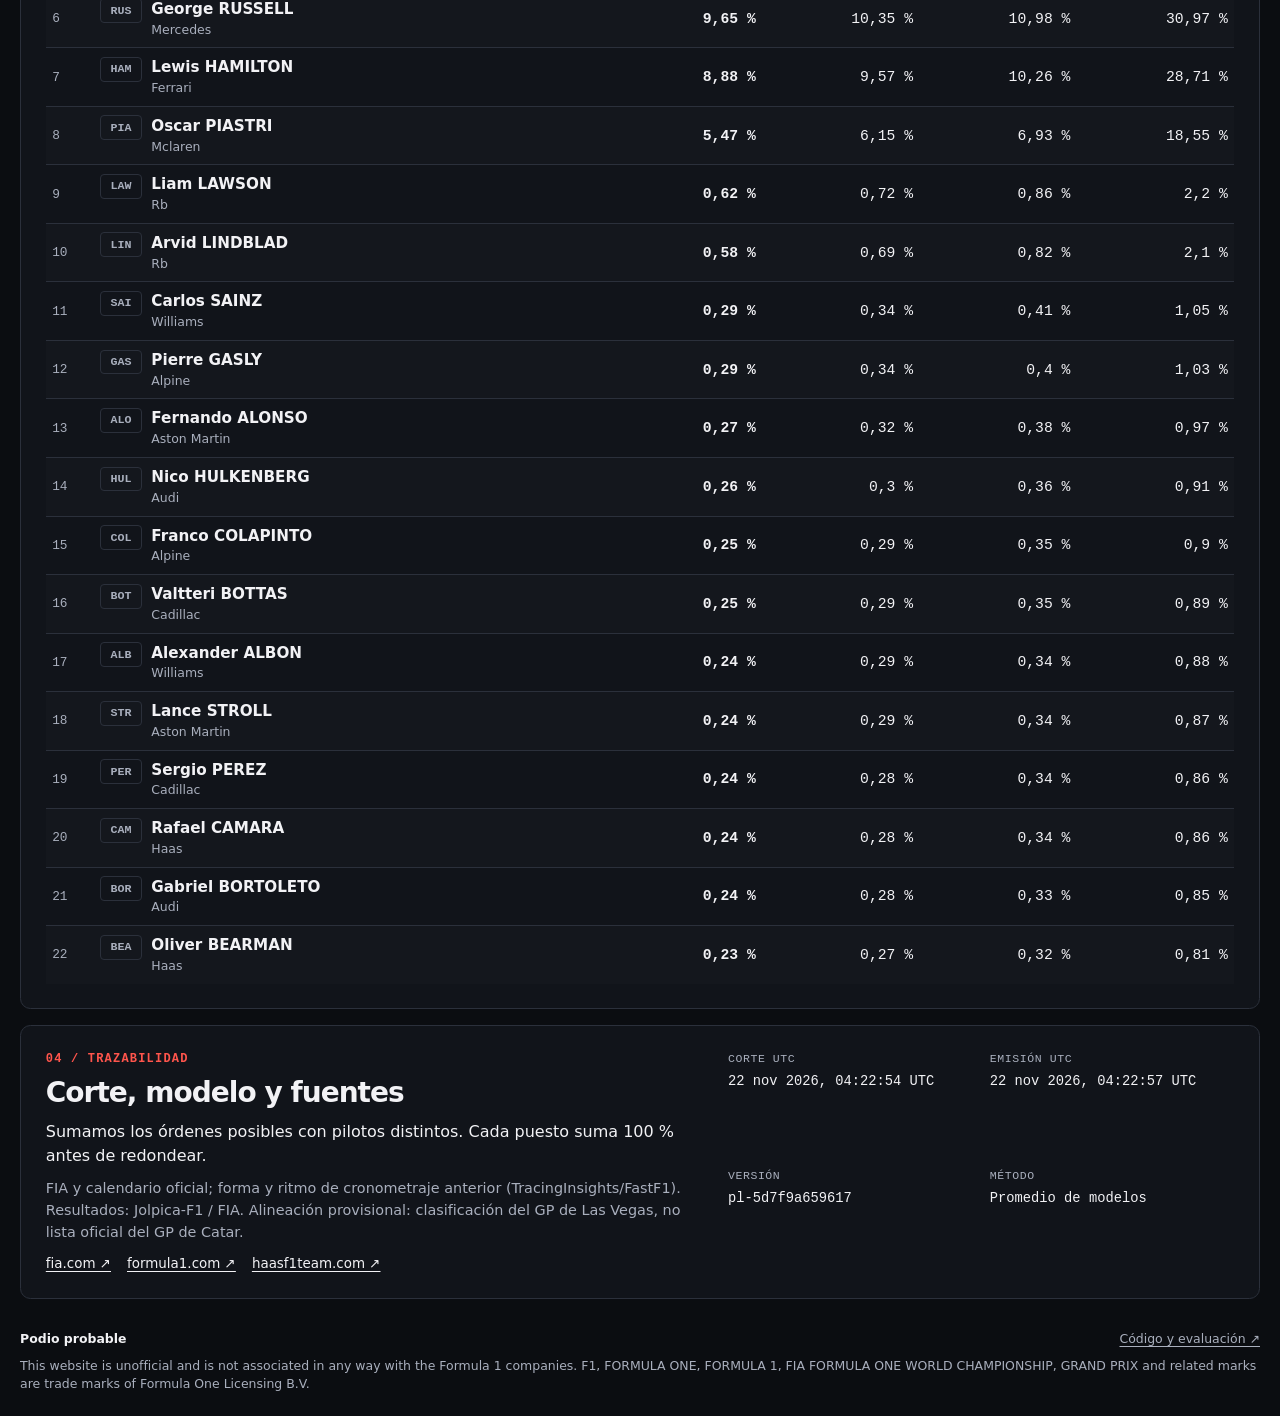
==== commit 39b2d4f1: "feat: publish model lab and local 3D circuits - Serve the same aggregate analysis in Pages and the l" ====
--- a/site/index.html
+++ b/site/index.html
@@ -17,7 +17,7 @@
     <div class="shell masthead-inner">
       <a class="wordmark" href="#inicio"><span class="wordmark-mark" aria-hidden="true"></span>Podio<span>probable</span></a>
       <nav aria-label="Secciones del pronóstico">
-        <a href="#proyeccion">Proyección</a><a href="#pilotos">Pilotos</a><a href="#metodo">Método</a>
+        <a href="#proyeccion">Proyección</a><a href="#pilotos">Pilotos</a><a href="./analysis.html">Análisis</a><a href="#metodo">Método</a>
       </nav>
       <span class="badge edition"><span aria-hidden="true"></span> Edición previa</span>
     </div>
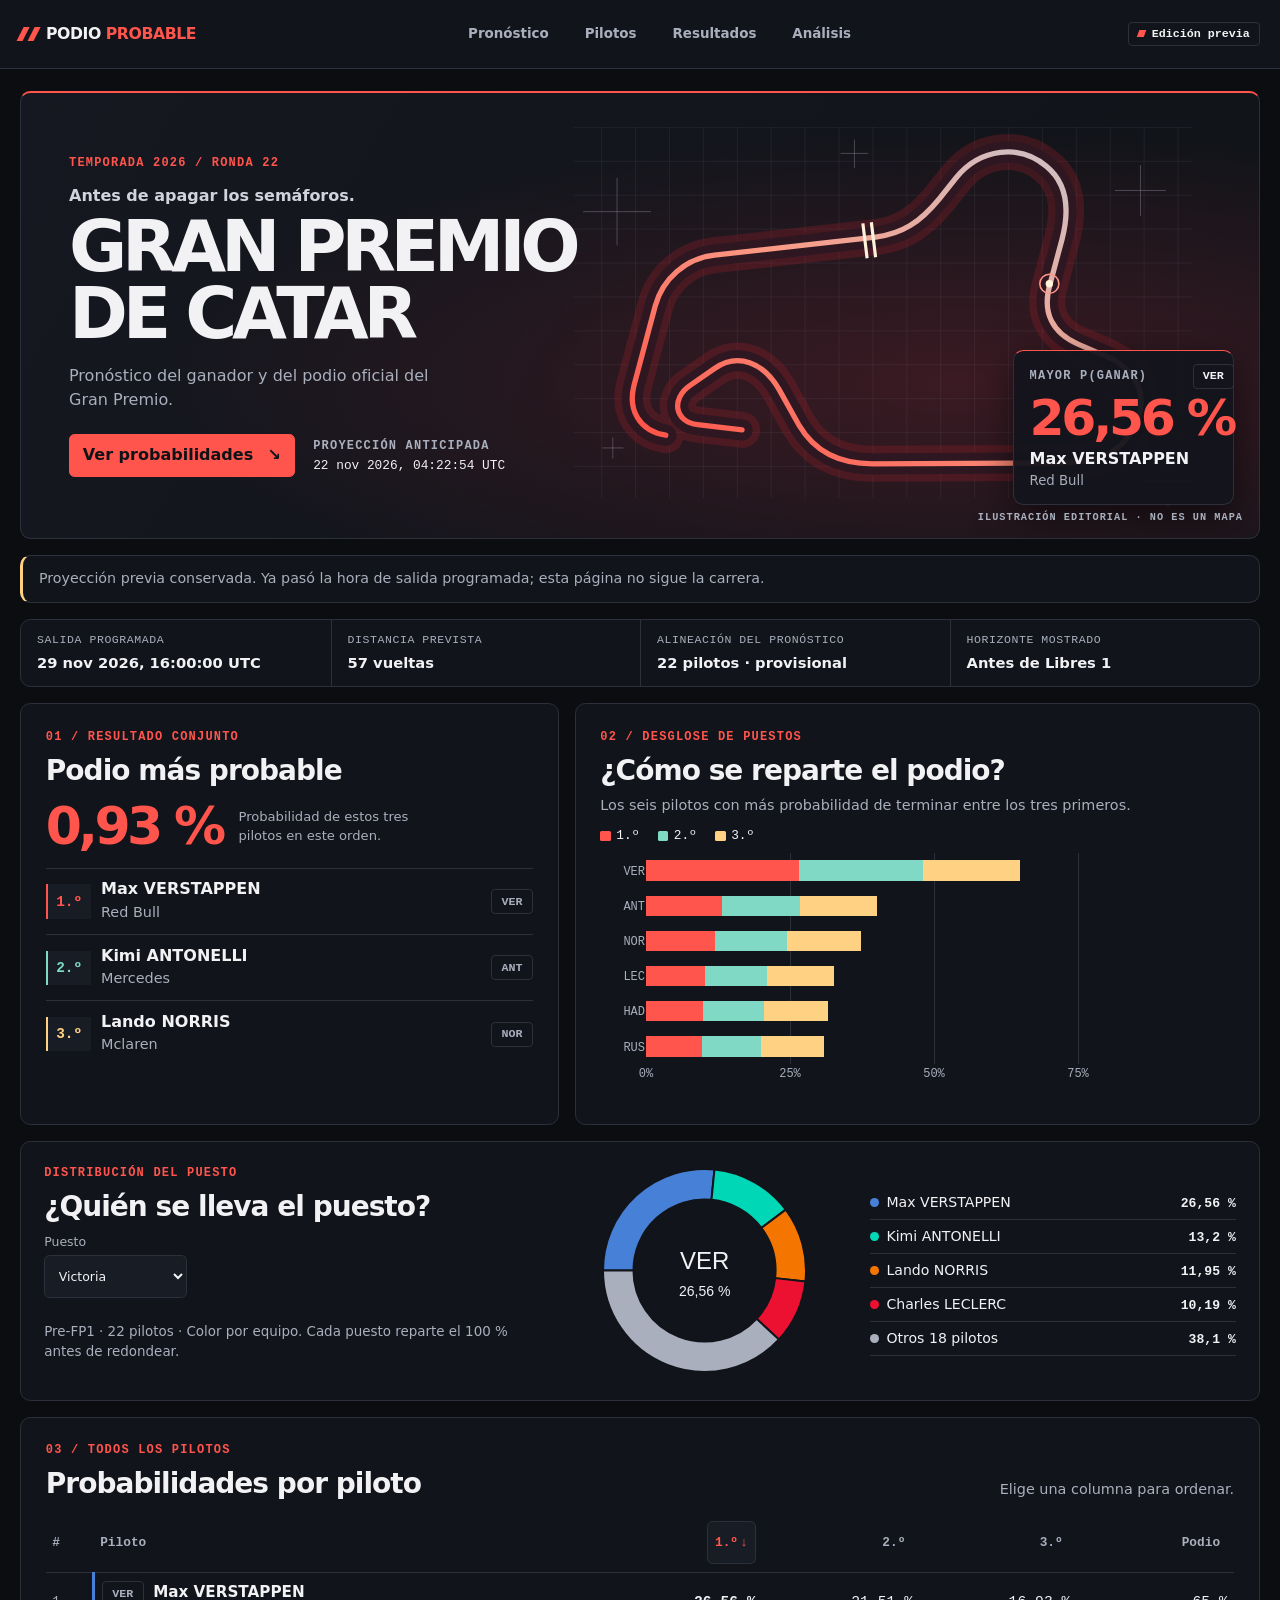
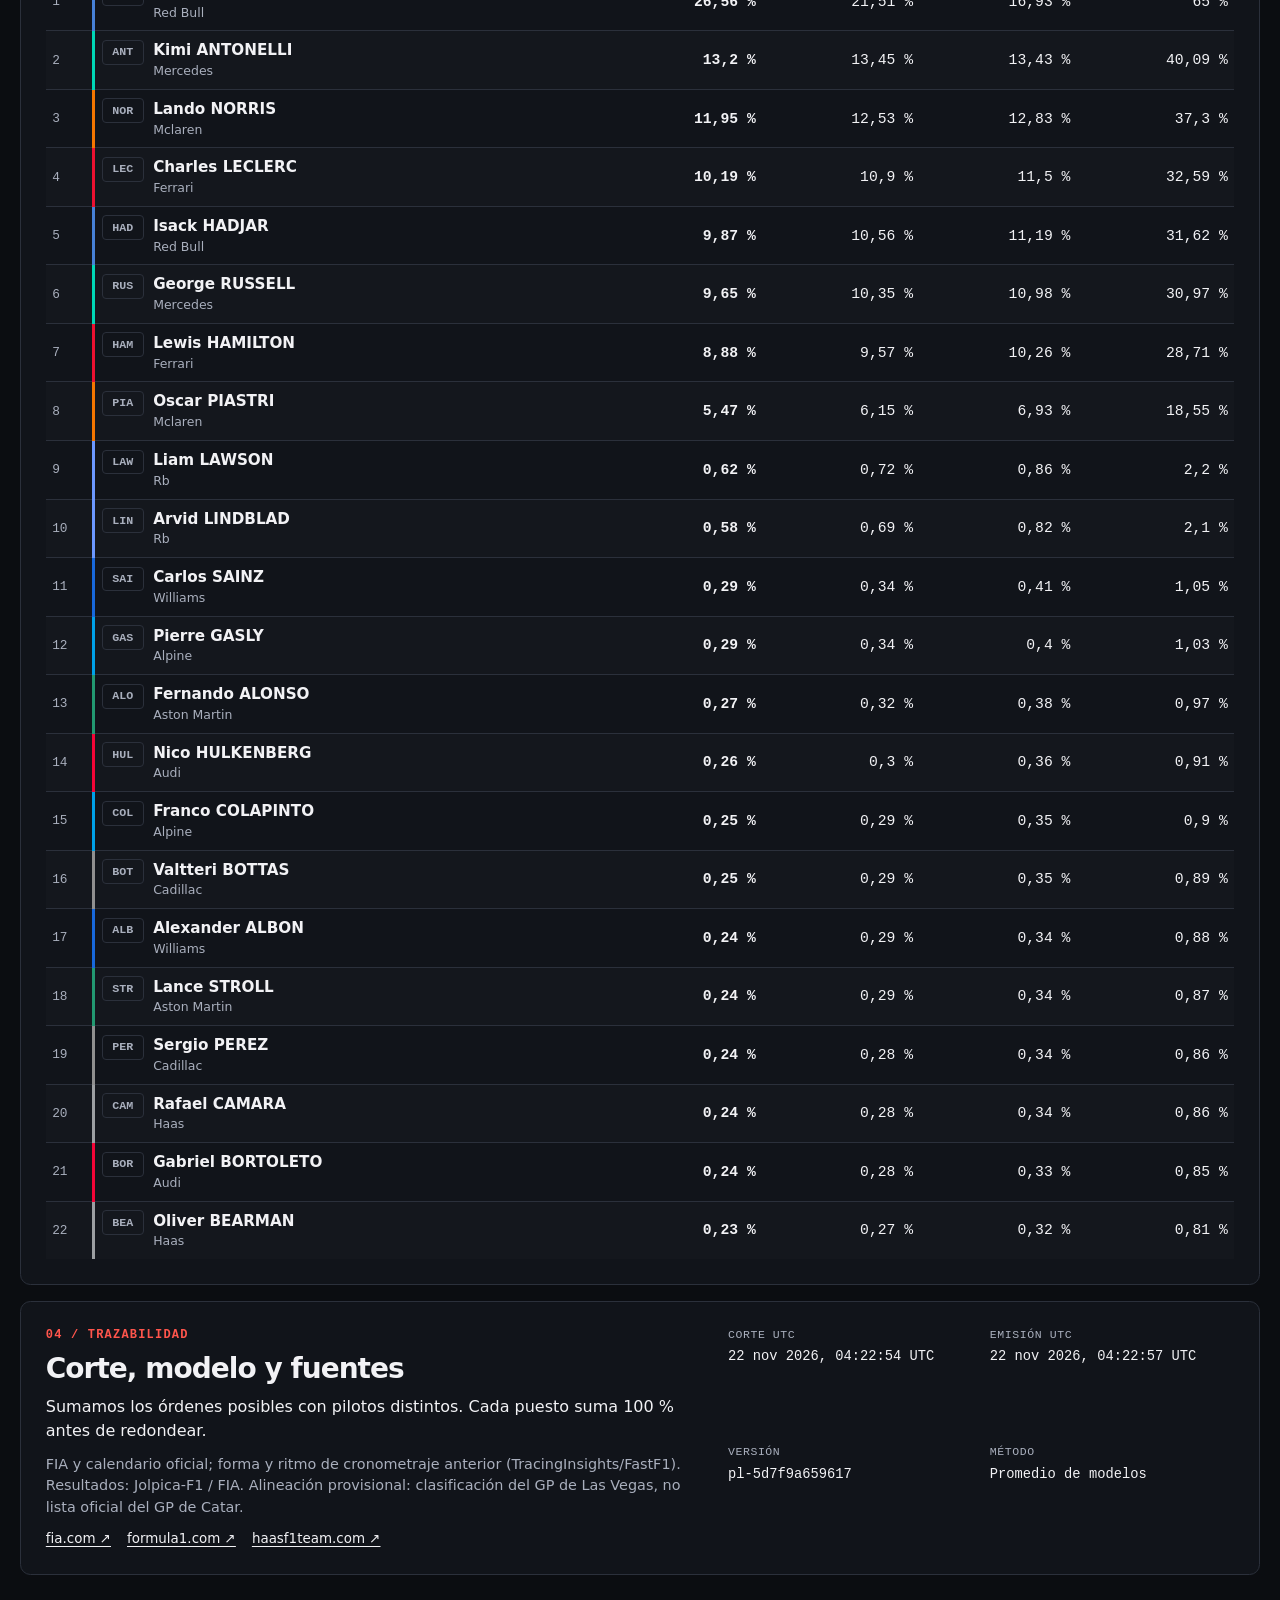
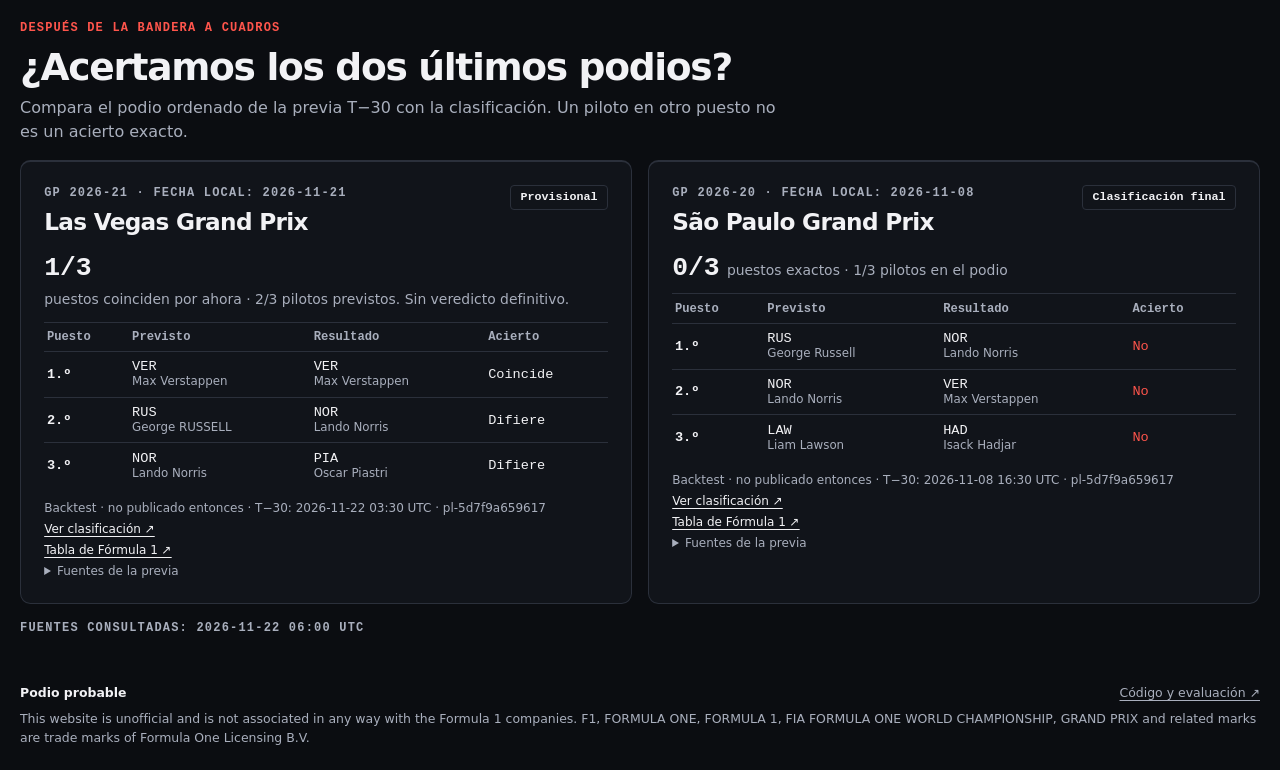
==== commit c53c62a6: "feat: show race positions and score recent podiums - Keep markers and SC/VSC counts causal, apart fr" ====
--- a/site/index.html
+++ b/site/index.html
@@ -9,6 +9,7 @@
   <link rel="icon" href="data:image/svg+xml,%3Csvg xmlns='http://www.w3.org/2000/svg' viewBox='0 0 48 48'%3E%3Crect width='48' height='48' rx='9' fill='%23101318'/%3E%3Cpath d='M14 33l9-18h6l-9 18zM25 33l9-18h4l-9 18z' fill='%23ff514a'/%3E%3C/svg%3E">
   <link rel="stylesheet" href="styles.css">
   <script src="vendor/plotly-basic.min.js" defer></script>
+  <script src="insights.js" defer></script>
   <script src="app.js" defer></script>
 </head>
 <body>
@@ -17,7 +18,7 @@
     <div class="shell masthead-inner">
       <a class="wordmark" href="#inicio"><span class="wordmark-mark" aria-hidden="true"></span>Podio<span>probable</span></a>
       <nav aria-label="Secciones del pronóstico">
-        <a href="#proyeccion">Proyección</a><a href="#pilotos">Pilotos</a><a href="./analysis.html">Análisis</a><a href="#metodo">Método</a>
+        <a href="#proyeccion">Pronóstico</a><a href="#pilotos">Pilotos</a><a href="#resultados">Resultados</a><a href="./analysis.html">Análisis</a>
       </nav>
       <span class="badge edition"><span aria-hidden="true"></span> Edición previa</span>
     </div>
@@ -99,6 +100,7 @@
           <p id="chart-note" class="muted" hidden>Gráfica no disponible. La tabla contiene todas las probabilidades.</p>
         </figure>
       </div>
+      <section id="probability-insights" class="insight-grid" aria-label="Distribución y cambios de probabilidad" hidden></section>
 
       <section id="pilotos" class="panel forecast-panel standings" aria-labelledby="ranking-title">
         <div class="section-heading">
@@ -137,6 +139,13 @@
       </section>
     </div>
 
+    <section id="resultados" class="results-section" aria-labelledby="recent-title">
+      <p class="eyebrow">Después de la bandera a cuadros</p>
+      <h2 id="recent-title">¿Acertamos los dos últimos podios?</h2>
+      <p class="muted">Compara el podio ordenado de la previa T−30 con la clasificación. Un piloto en otro puesto no es un acierto exacto.</p>
+      <div id="recent-cards" class="result-grid" aria-live="polite">Cargando los resultados…</div>
+    </section>
+
     <footer class="site-footer">
       <div><strong>Podio probable</strong><a href="https://github.com/Hibra999/F1-AwesomeMachinePredictor">Código y evaluación ↗</a></div>
       <p>This website is unofficial and is not associated in any way with the Formula 1 companies.
--- a/site/styles.css
+++ b/site/styles.css
@@ -9,6 +9,7 @@
   --accent: #ff554c;
   --mint: #7fd9c4;
   --gold: #ffd183;
+  --lilac: #a7b9ff;
   --mono: "Cascadia Mono", "SFMono-Regular", Consolas, "Liberation Mono", monospace;
   font-family: system-ui, -apple-system, "Segoe UI", sans-serif;
   font-variant-numeric: tabular-nums;
@@ -168,9 +169,60 @@
 .site-footer { color: var(--muted); font-size: .78rem; padding-block: 1.4rem; }
 .site-footer div { display: flex; justify-content: space-between; flex-wrap: wrap; gap: .55rem; padding-block: .5rem; }
 .site-footer strong { color: var(--fg); }
+.grid-table th[scope="row"] { border-inline-start: 3px solid var(--car); padding-inline-start: .42rem; }
+
+.insight-grid, .result-grid { display: grid; grid-template-columns: repeat(2, minmax(0, 1fr)); gap: 1rem; margin-block: 1rem; }
+.insight-grid:has(#swing-card[hidden]) { grid-template-columns: minmax(0, 1fr); }
+.insight-card, .result-card { padding: clamp(.85rem, 2vw, 1.45rem); }
+.insight-head { display: flex; justify-content: space-between; align-items: start; gap: .6rem 1rem; flex-wrap: wrap; }
+.insight-head label { display: grid; gap: .2rem; color: var(--muted); font-size: .78rem; }
+.insight-head select { width: max-content; padding: .3rem .6rem; }
+.insight-note { font-size: .84rem; margin-top: .65rem; }
+.share-body { display: grid; grid-template-columns: minmax(7rem, 1fr) minmax(9.5rem, 1.25fr); align-items: center; gap: clamp(.4rem, 2vw, 1.2rem); margin-top: .6rem; }
+#share-plot { width: 100%; height: clamp(9.3rem, 22vw, 13.2rem); }
+#share-key, #swing-rows { list-style: none; margin: 0; padding: 0; }
+#share-key li { display: grid; align-items: baseline; grid-template-columns: .55rem minmax(0, 1fr) auto; gap: .47rem; padding: .37rem 0; border-bottom: 1px solid var(--line); font-size: .88rem; }
+#share-key li::before { content: ""; height: .55rem; border-radius: 50%; background: var(--slice); }
+#share-key strong, #swing-rows :is(b,strong,small) { white-space: nowrap; font: 700 .82rem var(--mono); }
+#swing-rows { margin-top: .65rem; }
+#swing-rows li { display: grid; grid-template-columns: 2.3rem minmax(3rem, 1fr) 5.5rem; gap: .2rem .5rem; align-items: center; padding-block: .28rem; }
+#swing-rows strong { text-align: end; color: var(--swing); }
+#swing-rows small { grid-column: 2 / 4; font-size: .7rem; font-weight: 400; color: var(--muted); }
+.swing-track { position: relative; height: .55rem; background: var(--panel-raised); }
+.swing-track::after { content: ""; position: absolute; height: 170%; top: -35%; left: 50%; border-left: 1px solid var(--muted); }
+.swing-track i { position: absolute; height: 100%; width: var(--magnitude); background: var(--swing); }
+[data-direction="up"] { --swing: var(--mint); }
+[data-direction="down"] { --swing: var(--accent); }
+[data-direction="up"] .swing-track i { left: 50%; }
+[data-direction="down"] .swing-track i { right: 50%; }
+.results-section { margin-top: clamp(1.4rem, 3.8vw, 2.8rem); scroll-margin-top: 1rem; }
+.results-section > h2 { font-size: clamp(1.6rem, 3.5vw, 2.35rem); }
+.results-section > .muted { margin-top: .4rem; max-width: 75ch; }
+.result-card { border-top: 2px solid var(--line); }
+.result-card h3 { font-size: clamp(1.05rem, 2.4vw, 1.45rem); margin: .2rem 0; letter-spacing: -.03em; }
+.result-card .micro, .result-source { color: var(--muted); font-size: .75rem; }
+.result-verdict { display: flex; flex-wrap: wrap; align-items: baseline; gap: .45rem; margin-block: .75rem; font-size: .87rem; color: var(--muted); }
+.result-verdict strong { font: 800 1.65rem/1 var(--mono); color: var(--fg); }
+.result-table { border-collapse: collapse; width: 100%; font: .85rem var(--mono); }
+.result-table :is(td,th) { text-align: left; padding: .45rem .17rem; border-top: 1px solid var(--line); }
+.result-table thead { font-size: .76rem; color: var(--muted); }
+.result-table td[data-hit="true"] { color: var(--mint); }
+.result-table td[data-hit="false"] { color: var(--accent); }
+.result-table small { display: block; max-width: 17ch; color: var(--muted); font: .74rem/1.3 system-ui, sans-serif; }
+.result-updated { grid-column: 1 / -1; color: var(--muted); }
+.result-source { display: grid; gap: .2rem; margin-top: .65rem; overflow-wrap: anywhere; }
+.result-source a { width: fit-content; color: var(--fg); }
+.result-source summary { cursor: pointer; }
+.result-source details a { display: block; padding-block: .12rem; }
+@media (min-width: 52.01rem) {
+  .insight-grid:has(#swing-card[hidden]) > :first-child { display: grid; grid-template-columns: minmax(13rem, .7fr) minmax(0, 1fr); column-gap: 2.5rem; align-items: start; }
+  .insight-grid:has(#swing-card[hidden]) .share-body { grid-row: 1 / 3; grid-column: 2; margin: 0; }
+  .insight-grid:has(#swing-card[hidden]) .insight-head { flex-direction: column; }
+}
 
 @media (max-width: 52rem) {
   .forecast-hero { grid-template-columns: minmax(0, 1fr) minmax(0, .74fr); min-height: 23rem; }
+  .insight-grid, .result-grid { grid-template-columns: minmax(0, 1fr); }
   .forecast-grid, .provenance { grid-template-columns: minmax(0, 1fr); }
   .race-strip { grid-template-columns: repeat(2, minmax(0, 1fr)); }
   .race-strip > div:nth-child(3) { border-inline-start: 0; }
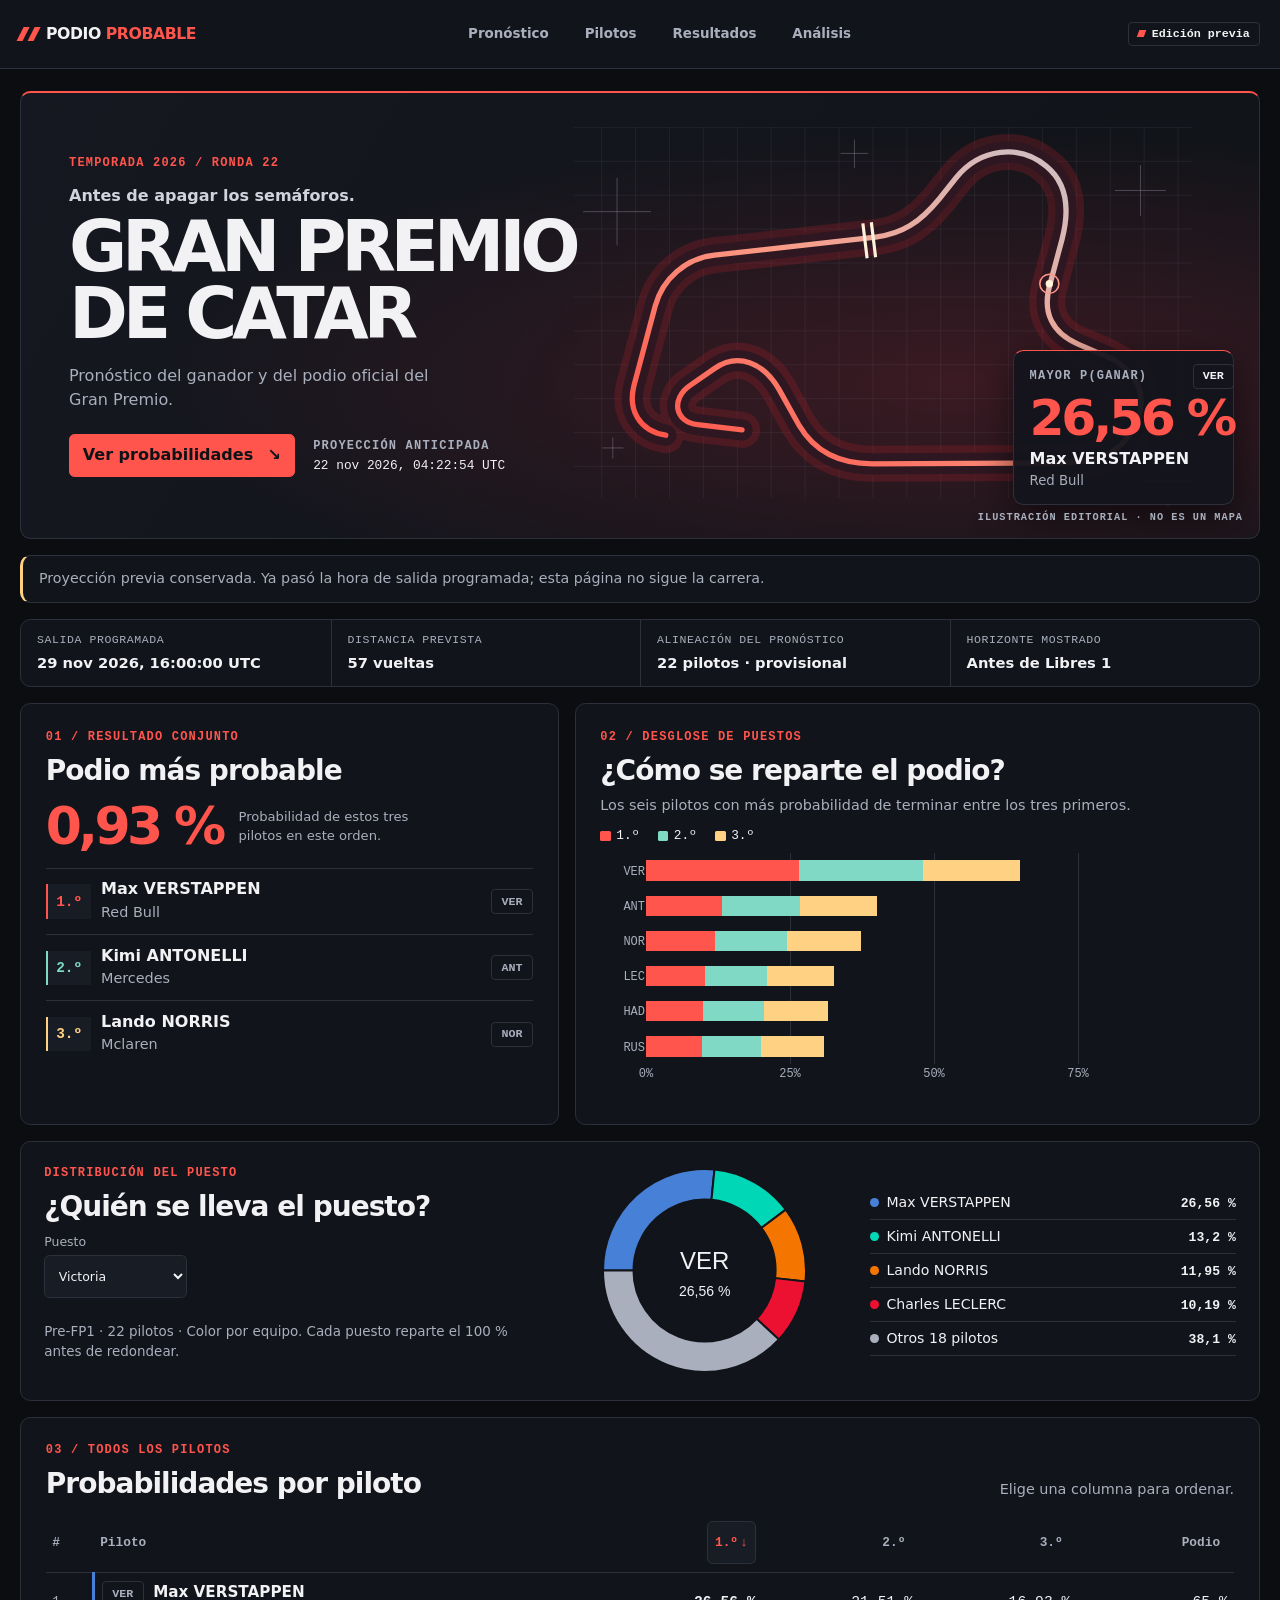
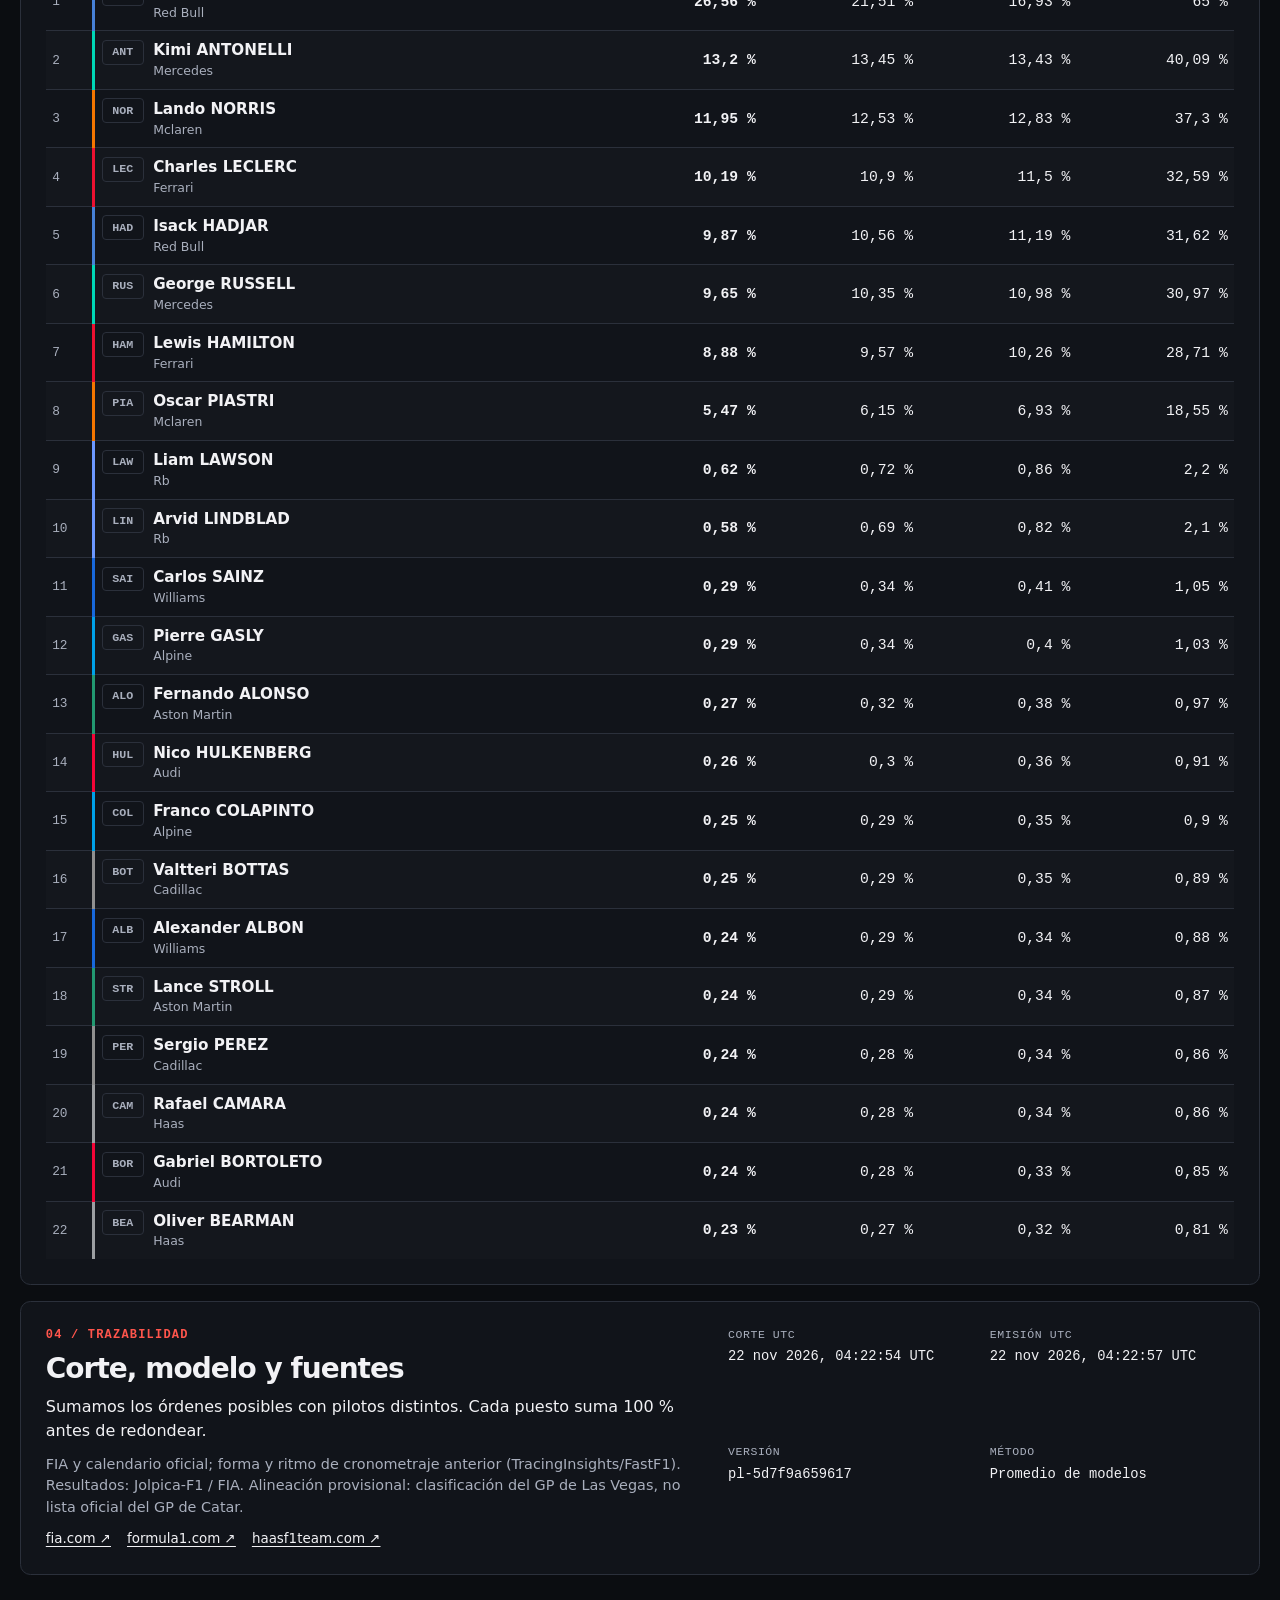
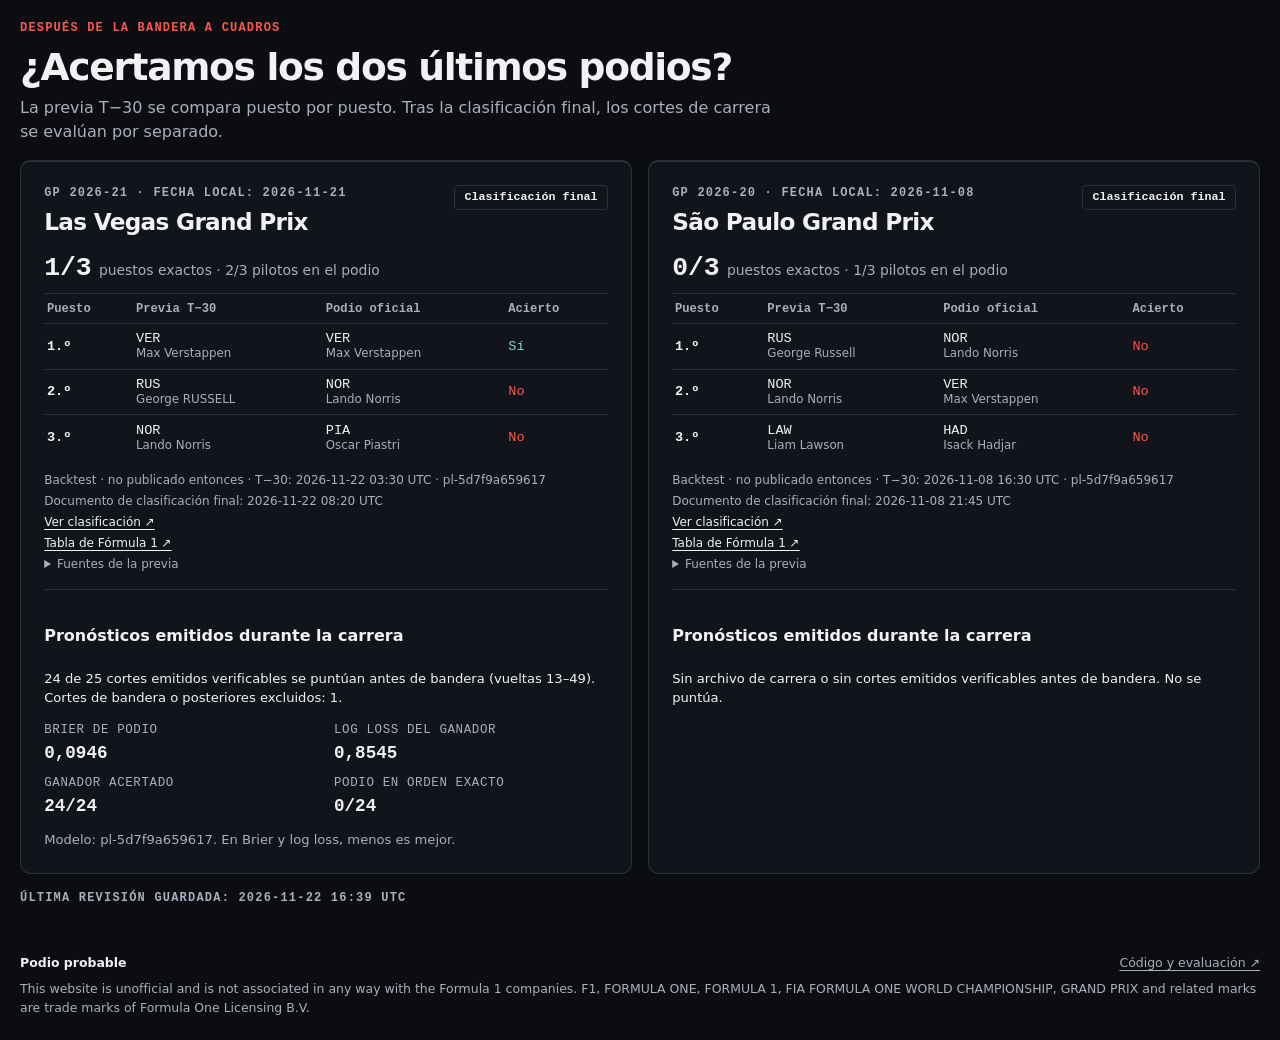
==== commit 5195e9a7: "feat: close races and score driver performance - Require the FIA final before scoring received pre-f" ====
--- a/site/index.html
+++ b/site/index.html
@@ -142,7 +142,7 @@
     <section id="resultados" class="results-section" aria-labelledby="recent-title">
       <p class="eyebrow">Después de la bandera a cuadros</p>
       <h2 id="recent-title">¿Acertamos los dos últimos podios?</h2>
-      <p class="muted">Compara el podio ordenado de la previa T−30 con la clasificación. Un piloto en otro puesto no es un acierto exacto.</p>
+      <p class="muted">La previa T−30 se compara puesto por puesto. Tras la clasificación final, los cortes de carrera se evalúan por separado.</p>
       <div id="recent-cards" class="result-grid" aria-live="polite">Cargando los resultados…</div>
     </section>
 
--- a/site/styles.css
+++ b/site/styles.css
@@ -214,6 +214,11 @@
 .result-source a { width: fit-content; color: var(--fg); }
 .result-source summary { cursor: pointer; }
 .result-source details a { display: block; padding-block: .12rem; }
+.race-evaluation { border-top: 1px solid var(--line); margin-top: 1rem; padding-top: .75rem; }
+.race-evaluation p { font-size: .82rem; margin-top: .3rem; }
+.race-evaluation dl { display: grid; grid-template-columns: repeat(2, minmax(0, 1fr)); gap: .6rem 1rem; margin-block: .8rem; }
+.race-evaluation dt { color: var(--muted); font-size: .78rem; }
+.race-evaluation dd { font: 700 1.1rem var(--mono); margin: .1rem 0; }
 @media (min-width: 52.01rem) {
   .insight-grid:has(#swing-card[hidden]) > :first-child { display: grid; grid-template-columns: minmax(13rem, .7fr) minmax(0, 1fr); column-gap: 2.5rem; align-items: start; }
   .insight-grid:has(#swing-card[hidden]) .share-body { grid-row: 1 / 3; grid-column: 2; margin: 0; }
